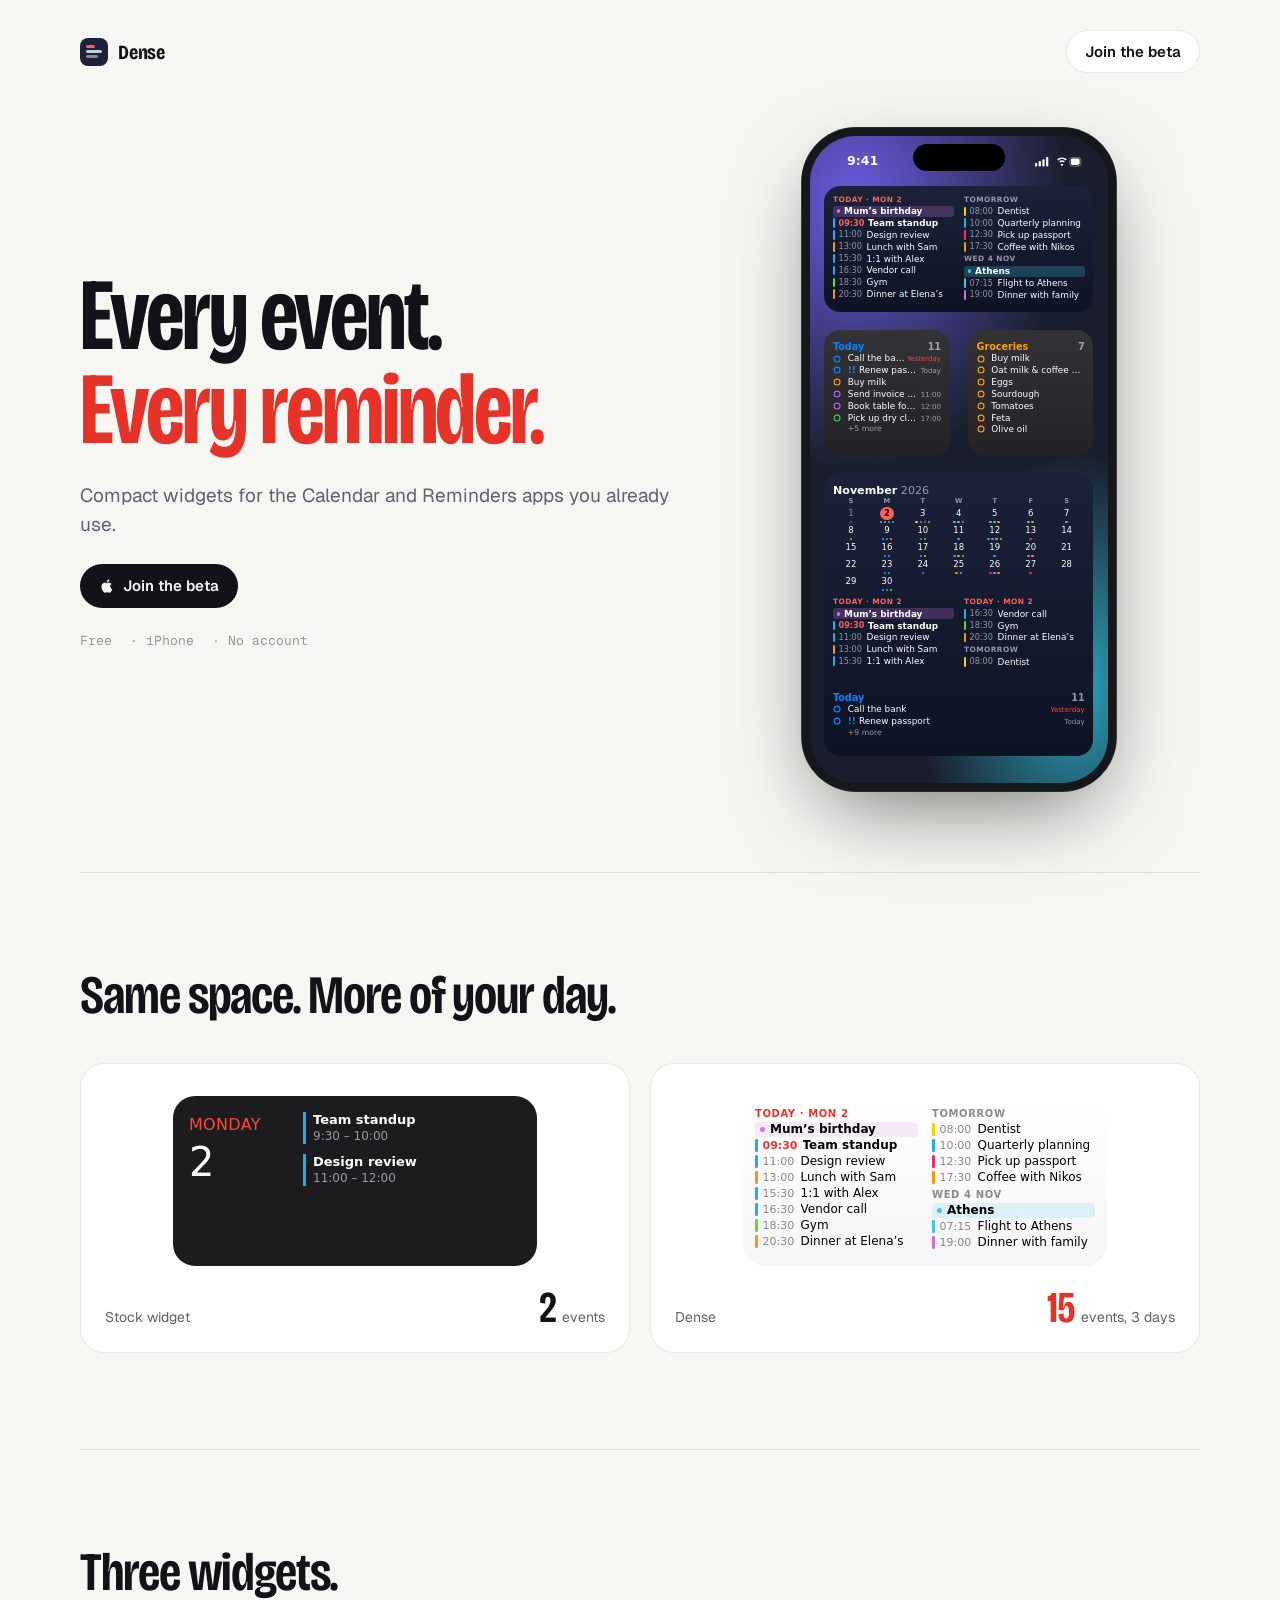
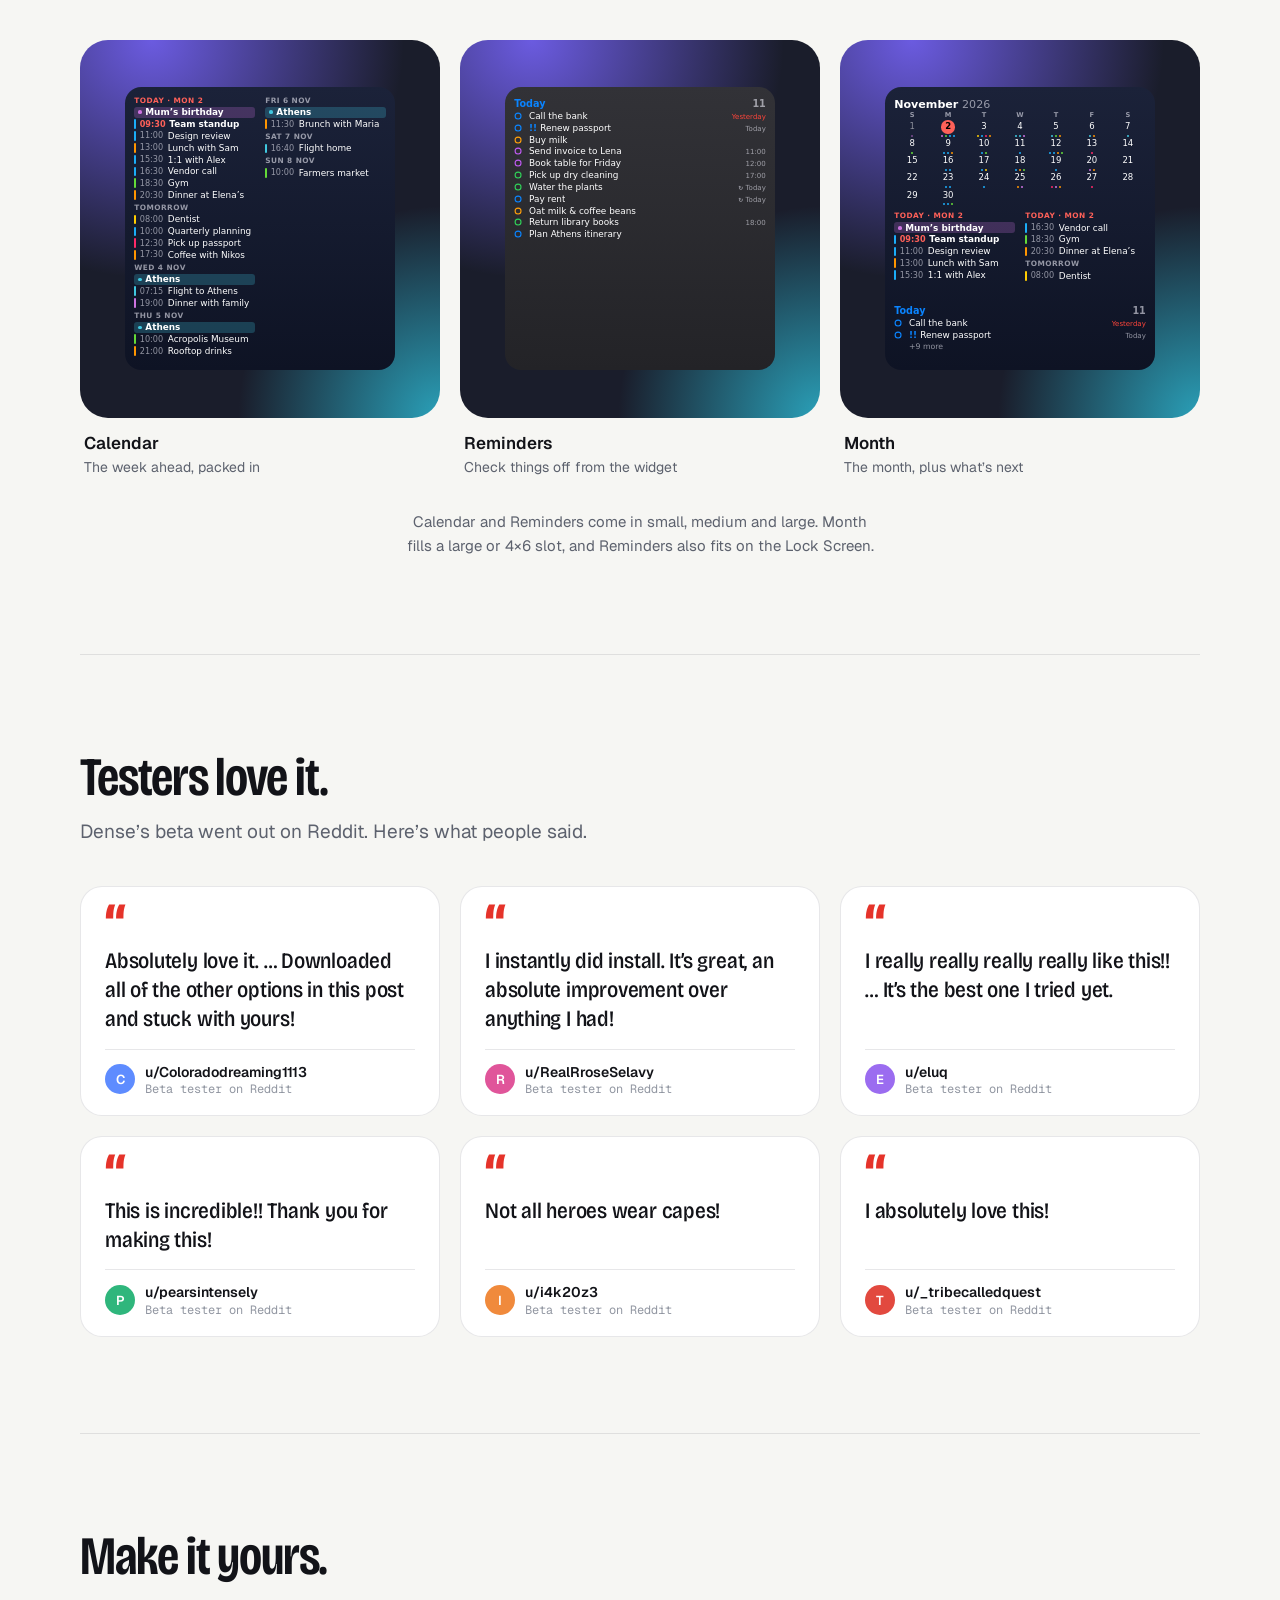
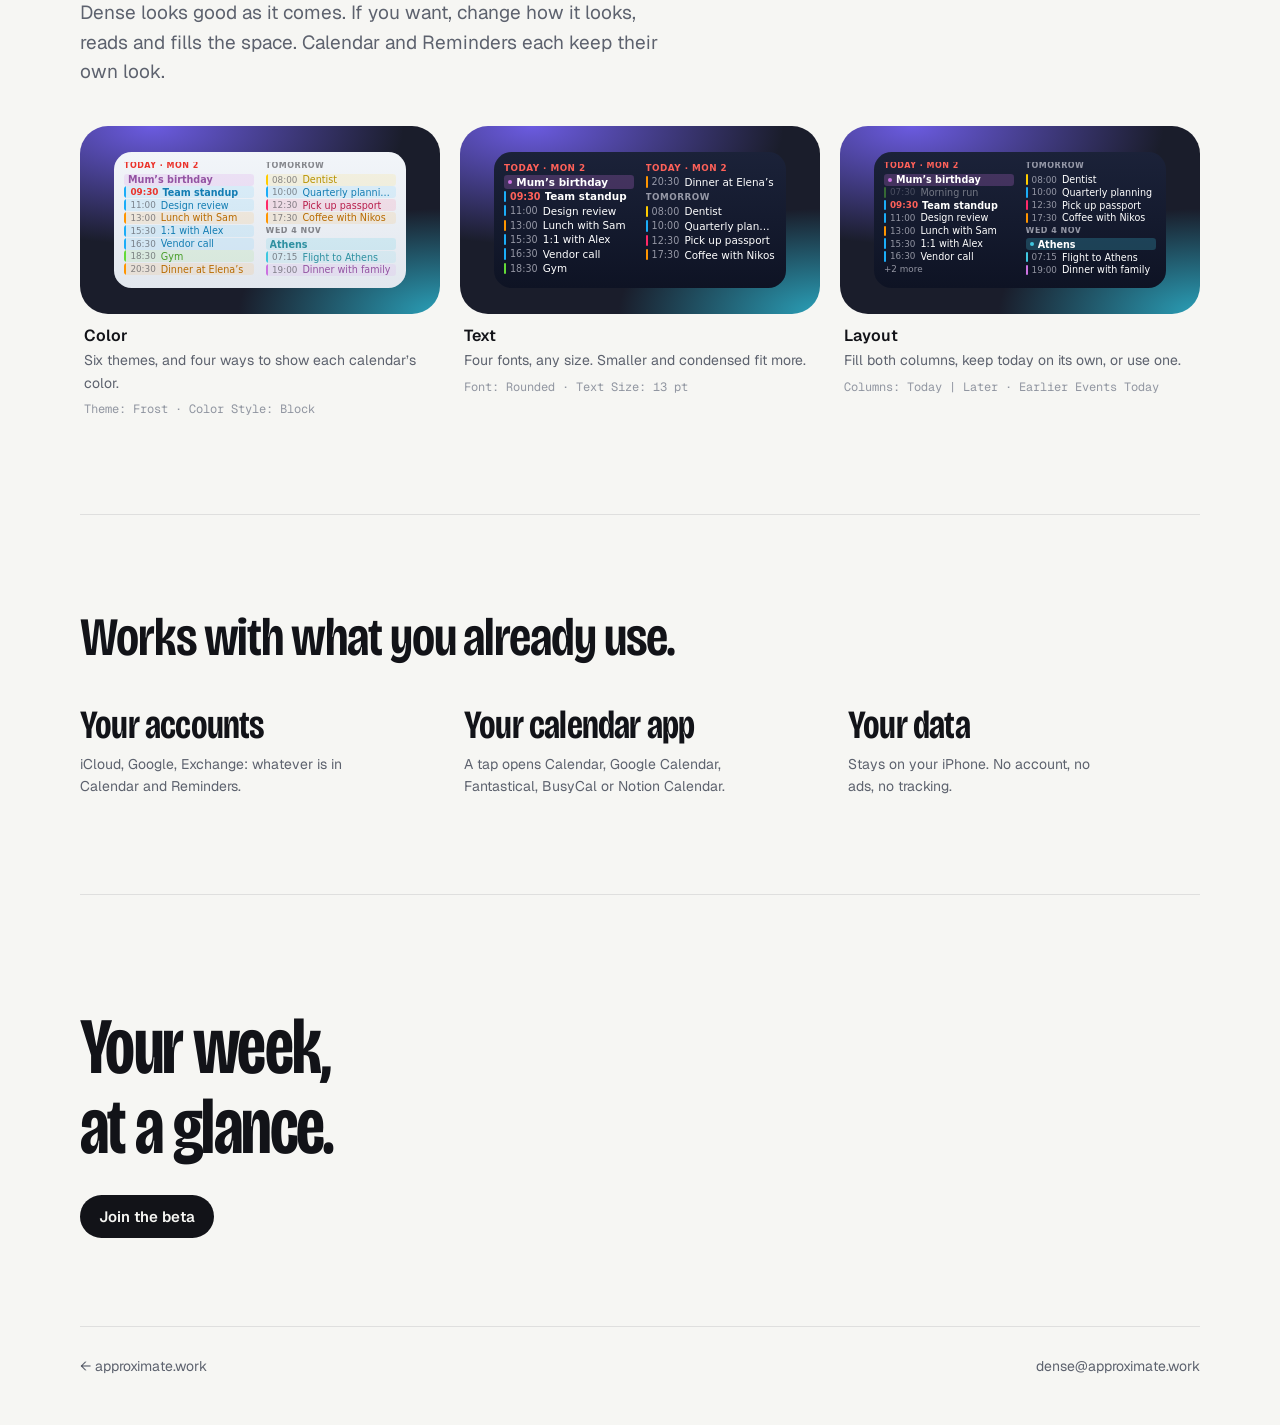
==== dense/index.html @ 3faa28e3 "Add Dense page and link it from the home page Co-Authored-By: Claude Opus 5.5 <noreply@anthropic.com" ====
<!doctype html>
<html lang="en">
<head>
<meta charset="utf-8">
<meta name="viewport" content="width=device-width, initial-scale=1, viewport-fit=cover">
<title>Dense · approximate.work</title>
<meta name="description" content="Compact Home Screen widgets for Apple Calendar and Reminders.">
<link rel="preconnect" href="https://fonts.googleapis.com">
<link rel="preconnect" href="https://fonts.gstatic.com" crossorigin>
<link rel="stylesheet" href="https://fonts.googleapis.com/css2?family=Bricolage+Grotesque:opsz,wdth,wght@12..96,75..100,300..800&family=Geist:wght@400;500;600&family=Geist+Mono:wght@400;500&display=swap">
<link rel="icon" type="image/svg+xml" href="/icons/dense.svg">
</head>
<body>
<style>
/* Layout: one narrow reading column; widgets break out of it at real iOS proportions (1px = 1pt, zoomed). */
:root {
  --bg: #0a0b0f;
  --surface: #12141a;
  --raise: #191c24;
  --line: rgba(214, 222, 255, 0.09);
  --fg: #eceef3;
  --muted: #8d93a1;
  --faint: #5a606d;
  --accent: #ff6159;       /* Dense's own "Today" red, dark variant */
  --accent-ink: #1a0605;
  --wall-a: #2a1f5c; --wall-b: #0d3a4a; --wall-c: #07080c;
  --display: "Bricolage Grotesque", "Avenir Next Condensed", "Arial Narrow", system-ui, sans-serif;
  --body: "Geist", -apple-system, "Segoe UI", system-ui, sans-serif;
  --mono: "Geist Mono", ui-monospace, "SF Mono", Menlo, monospace;
  --w: 1120px;
  color-scheme: dark;
}
@media (prefers-color-scheme: light) {
  :root:not([data-theme="dark"]) {
    --bg: #f6f6f3; --surface: #ffffff; --raise: #eeeeea; --line: rgba(20, 24, 40, 0.1);
    --fg: #121318; --muted: #5d626e; --faint: #9196a1; --accent: #e5332a; --accent-ink: #fff;
    --wall-a: #6b5be0; --wall-b: #2aa0b8; --wall-c: #1a1d2b;
    color-scheme: light;
  }
}
:root[data-theme="light"] {
  --bg: #f6f6f3; --surface: #ffffff; --raise: #eeeeea; --line: rgba(20, 24, 40, 0.1);
  --fg: #121318; --muted: #5d626e; --faint: #9196a1; --accent: #e5332a; --accent-ink: #fff;
  --wall-a: #6b5be0; --wall-b: #2aa0b8; --wall-c: #1a1d2b;
  color-scheme: light;
}

* { box-sizing: border-box; }
body {
  background: var(--bg); color: var(--fg);
  font: 400 16px/1.6 var(--body);
  -webkit-font-smoothing: antialiased;
  padding-left: max(16px, env(safe-area-inset-left, 0px));
  padding-right: max(16px, env(safe-area-inset-right, 0px));
  overflow-x: hidden;
}
a { color: inherit; }
:focus-visible { outline: 2px solid var(--accent); outline-offset: 3px; border-radius: 6px; }
.wrap { max-width: var(--w); margin: 0 auto; }

/* ---------- type ---------- */
h1, h2, h3 { font-family: var(--display); font-weight: 600; text-wrap: balance; margin: 0; letter-spacing: -0.02em; }
h1 { font-size: clamp(44px, 7.4vw, 92px); line-height: 0.92; font-stretch: 78%; font-variation-settings: "wdth" 78, "opsz" 96; }
h2 { font-size: clamp(32px, 4.6vw, 54px); line-height: 1; font-variation-settings: "wdth" 80, "opsz" 72; }
h3 { font-size: 26px; line-height: 1.1; font-variation-settings: "wdth" 85, "opsz" 32; }
p { margin: 0; max-width: 62ch; }
.lede { font-size: 19px; color: var(--muted); line-height: 1.55; }
.eyebrow { font: 500 12px/1 var(--mono); letter-spacing: 0.08em; text-transform: uppercase; color: var(--muted); }
.eyebrow b { color: var(--accent); font-weight: 500; }
.small { font-size: 14px; color: var(--muted); }
.mono { font-family: var(--mono); }

/* ---------- nav ---------- */
nav { display: flex; align-items: center; justify-content: space-between; padding-block: 22px; }
.brand { display: flex; align-items: center; gap: 10px; text-decoration: none; font: 700 20px/1 var(--display); font-variation-settings: "wdth" 80; letter-spacing: -0.01em; }
.mark { width: 28px; height: 28px; border-radius: 8px; background: #1b2239; display: grid; align-content: center; gap: 2.5px; padding: 0 6px; }
.mark i { display: block; height: 2.5px; border-radius: 2px; background: #c9cedb; }
.mark i:first-child { background: #ff6159; width: 55%; }
.mark i:nth-child(3) { width: 75%; opacity: .6; }
.btn { display: inline-flex; align-items: center; gap: 8px; text-decoration: none; font: 600 15px/1 var(--body); padding: 13px 18px; border-radius: 999px; border: 1px solid var(--line); background: var(--surface); color: var(--fg); transition: transform .15s ease, background .15s; }
.btn:hover { background: var(--raise); }
.btn:active { transform: scale(.97); }
.btn.primary { background: var(--fg); color: var(--bg); border-color: transparent; }
.btn.primary:hover { opacity: .9; background: var(--fg); }
.btn svg { width: 16px; height: 16px; }

/* ---------- hero ---------- */
.hero { display: grid; grid-template-columns: minmax(0, 1.1fr) minmax(0, 0.9fr); gap: 48px; align-items: center; padding-block: 40px 96px; }
.hero-copy { display: grid; gap: 28px; min-width: 0; }
.hero h1 em { font-style: normal; color: var(--accent); }
.cta-row { display: flex; flex-wrap: wrap; gap: 12px; align-items: center; }
.meta { display: flex; flex-wrap: wrap; gap: 6px 18px; font: 400 13px/1.4 var(--mono); color: var(--faint); }
.meta span::before { content: "· "; }
.meta span:first-child::before { content: ""; }

.phone-wrap { display: flex; justify-content: center; min-width: 0; }
.phone { --pz: .74; zoom: var(--pz); width: 402px; height: 874px; border-radius: 62px; padding: 0; position: relative; overflow: hidden;
  box-shadow: 0 0 0 11px #16171b, 0 0 0 12px #2c2e35, 0 40px 120px -20px rgba(0,0,0,.6);
  background: radial-gradient(120% 70% at 15% 10%, var(--wall-a), transparent 60%), radial-gradient(90% 60% at 90% 85%, var(--wall-b), transparent 60%), var(--wall-c);
  margin: 12px; }
.phone .status { height: 62px; display: flex; justify-content: space-between; align-items: center; padding: 8px 34px 0 50px; color: #fff; font: 600 17px/1 -apple-system, system-ui, sans-serif; }
.phone .island { position: absolute; top: 11px; left: 50%; translate: -50% 0; width: 124px; height: 36px; border-radius: 20px; background: #000; }
.phone .status svg { height: 13px; fill: #fff; }
.home { display: grid; grid-template-columns: 170px 170px; gap: 24px; padding: 6px 19px; }
.home .span2 { grid-column: span 2; }

/* ---------- sections ---------- */
section { padding-block: 96px; border-top: 1px solid var(--line); }
.sec-head { display: grid; gap: 18px; margin-bottom: 48px; }

/* problem */
.compare { display: grid; grid-template-columns: repeat(2, minmax(0, 1fr)); gap: 20px; }
.compare figure { margin: 0; background: var(--surface); border: 1px solid var(--line); border-radius: 24px; padding: 32px 24px 22px; display: grid; gap: 20px; justify-items: center; min-width: 0; }
.compare figcaption { display: flex; justify-content: space-between; align-items: baseline; width: 100%; gap: 12px; flex-wrap: wrap; }
.count { font: 600 44px/1 var(--display); font-variation-settings: "wdth" 75; letter-spacing: -0.02em; }
.count small { font: 400 14px/1 var(--body); color: var(--muted); margin-left: 6px; letter-spacing: 0; }
.compare .dense .count { color: var(--accent); }
.problem-points { display: grid; grid-template-columns: repeat(3, minmax(0, 1fr)); gap: 32px; margin-top: 56px; }
.problem-points div { display: grid; gap: 8px; align-content: start; min-width: 0; }
.problem-points h4 { margin: 0; font: 600 16px/1.3 var(--body); }
.problem-points p { color: var(--muted); font-size: 15px; }

/* widget showcase */
.feature { display: grid; grid-template-columns: minmax(0, 0.8fr) minmax(0, 1.2fr); gap: 56px; align-items: center; padding-block: 56px; }
.feature + .feature { border-top: 1px dashed var(--line); }
.feature-copy { display: grid; gap: 18px; min-width: 0; }
.feature-copy p { color: var(--muted); }
.taps { list-style: none; margin: 6px 0 0; padding: 0; display: grid; gap: 10px; }
.taps li { display: grid; grid-template-columns: 76px minmax(0,1fr); gap: 14px; font-size: 15px; align-items: baseline; }
.taps .k { font: 500 11px/1.4 var(--mono); text-transform: uppercase; letter-spacing: .07em; color: var(--faint); }
.stage { --z: .78; background: radial-gradient(100% 90% at 20% 0%, var(--wall-a), transparent 70%), radial-gradient(80% 80% at 100% 100%, var(--wall-b), transparent 70%), var(--wall-c); border-radius: 28px; padding: 32px; display: flex; flex-wrap: wrap; gap: 18px; justify-content: center; align-items: flex-start; min-width: 0; }
.stage > * { zoom: var(--z); }
.month-stage { --z: .68; align-items: flex-end; }
.stage .col { display: grid; gap: 22px; }
.lock { width: 172px; height: 76px; color: #fff; padding: 6px 4px; font-family: -apple-system, system-ui, sans-serif; display: grid; align-content: start; gap: 1px; }
.lock .lt { font: 700 13px/1.25 -apple-system, system-ui, sans-serif; display: flex; gap: 4px; align-items: center; }
.lock .li { font: 400 13px/1.3 -apple-system, system-ui, sans-serif; opacity: .85; white-space: nowrap; overflow: hidden; text-overflow: ellipsis; display: flex; gap: 5px; align-items: center; }
.lock .li i { width: 9px; height: 9px; border: 1.3px solid currentColor; border-radius: 50%; flex: none; }
.lock-frame { display: grid; gap: 10px; justify-items: center; padding: 18px 20px; border-radius: 26px; background: rgba(0,0,0,.25); }
.lock-frame .clock { font: 700 64px/1 -apple-system, system-ui, sans-serif; color: rgba(255,255,255,.92); letter-spacing: -0.02em; }
.lock-frame .date { font: 600 16px/1 -apple-system, system-ui, sans-serif; color: rgba(255,255,255,.8); }

/* quotes */
.quotes-head { display: grid; gap: 12px; margin-bottom: 40px; }
.quotes { display: grid; grid-template-columns: repeat(3, minmax(0, 1fr)); gap: 20px; margin: 0; padding: 0; list-style: none; }
.quotes li { margin: 0; }
.quotes figure { margin: 0; height: 100%; background: var(--surface); border: 1px solid var(--line); border-radius: 22px; padding: 22px 24px 20px; display: grid; grid-template-rows: auto 1fr auto; gap: 14px; min-width: 0; }
.quotes .qm { font: 700 56px/0.6 var(--display); color: var(--accent); height: 24px; }
.quotes blockquote { margin: 0; font: 500 clamp(19px, 1.9vw, 22px)/1.32 var(--display); font-variation-settings: "wdth" 88, "opsz" 32; letter-spacing: -0.01em; text-wrap: pretty; }
.quotes figcaption { display: flex; align-items: center; gap: 10px; padding-top: 14px; border-top: 1px solid var(--line); min-width: 0; }
.quotes .av { flex: none; width: 30px; height: 30px; border-radius: 50%; display: grid; place-items: center; font: 600 13px/1 var(--body); color: #fff; background: var(--c); }
.quotes .who { display: grid; gap: 3px; min-width: 0; }
.quotes .who b { font: 600 14px/1.2 var(--body); overflow: hidden; text-overflow: ellipsis; white-space: nowrap; }
.quotes .who span { font: 400 12px/1 var(--mono); color: var(--faint); }
@media (max-width: 900px) { .quotes { grid-template-columns: repeat(2, minmax(0, 1fr)); } }
@media (max-width: 640px) {
  .quotes { display: flex; overflow-x: auto; scroll-snap-type: x mandatory; gap: 12px; margin-inline: -16px; padding: 0 16px 6px; scrollbar-width: none; }
  .quotes::-webkit-scrollbar { display: none; }
  .quotes li { flex: 0 0 82%; scroll-snap-align: center; }
}

/* looks */
.looks-head { display: grid; gap: 14px; margin-bottom: 40px; }
.looks-head .lede { max-width: 46ch; }
.looks { display: grid; grid-template-columns: repeat(3, minmax(0, 1fr)); gap: 20px; }
.looks figure { margin: 0; display: grid; gap: 12px; min-width: 0; }
.looks { align-items: start; }
.looks .stage { --z: .8; padding: 0 12px; align-items: center; height: calc(170px * var(--z) + 52px); }
.looks figcaption { display: grid; gap: 2px; padding-left: 4px; }
.looks figcaption b { font: 600 16px/1.3 var(--body); }
.looks figcaption span { font-size: 14px; color: var(--muted); }
.looks figcaption .set { font: 400 12px/1.5 var(--mono); color: var(--faint); margin-top: 4px; }

/* sources + privacy */
.sources { display: flex; flex-wrap: wrap; gap: 10px; margin-top: 8px; }
.sources span { font: 500 14px/1 var(--body); padding: 10px 14px; border-radius: 999px; border: 1px solid var(--line); background: var(--surface); display: inline-flex; gap: 8px; align-items: center; }
.sources i { width: 8px; height: 8px; border-radius: 50%; background: var(--c); }
.privacy { display: grid; grid-template-columns: minmax(0, 0.9fr) minmax(0, 1.1fr); gap: 56px; align-items: start; }
.facts { display: grid; gap: 0; border-top: 1px solid var(--line); }
.facts div { display: grid; grid-template-columns: 160px minmax(0, 1fr); gap: 20px; padding-block: 20px; border-bottom: 1px solid var(--line); }
.facts dt { font: 600 16px/1.4 var(--body); margin: 0; }
.facts dd { margin: 0; color: var(--muted); font-size: 15px; }

/* faq */
.faq { display: grid; grid-template-columns: repeat(2, minmax(0, 1fr)); gap: 36px 48px; }
.faq div { display: grid; gap: 8px; align-content: start; min-width: 0; }
.faq h4 { margin: 0; font: 600 17px/1.35 var(--body); }
.faq p { color: var(--muted); font-size: 15px; }

/* final */
.final { text-align: left; display: grid; gap: 28px; padding-block: 120px 96px; }
.final h2 { font-size: clamp(40px, 6.4vw, 80px); font-variation-settings: "wdth" 76, "opsz" 96; max-width: 14ch; }
footer { border-top: 1px solid var(--line); padding-block: 28px 40px; display: flex; flex-wrap: wrap; gap: 12px 28px; justify-content: space-between; color: var(--muted); font-size: 14px; }
footer a { text-decoration: none; }
footer a:hover { color: var(--fg); text-decoration: underline; text-underline-offset: 3px; }

/* ---------- widget renderer (mirrors Dense's SwiftUI layout, 1px = 1pt) ---------- */
.wg { position: relative; border-radius: 22px; overflow: hidden; background: linear-gradient(var(--w1), var(--w2)); color: var(--p); font-family: var(--wf); flex: none; }
.wg .col-wrap { position: absolute; inset: 0; display: flex; gap: 14px; padding: var(--vp) 12px; }
.wg .acol { display: flex; flex-direction: column; min-width: 0; flex: 1; }
.wg .hdr { text-transform: uppercase; white-space: nowrap; overflow: hidden; display: flex; align-items: flex-end; }
.wg .row { display: flex; align-items: center; gap: 5px; white-space: nowrap; min-width: 0; }
.wg .row .t { overflow: hidden; text-overflow: ellipsis; min-width: 0; }
.wg .tm { font-variant-numeric: tabular-nums; flex: none; }
.wg .bar { flex: none; border-radius: 1.25px; width: 2.5px; }
.wg .dot { flex: none; border-radius: 50%; }
.wg .allday { border-radius: 4px; padding: 0 5px; display: flex; align-items: center; gap: 5px; }
.wg .rem { position: absolute; inset: 0; padding: var(--vp) 12px; display: flex; flex-direction: column; }
.wg .rh { display: flex; align-items: baseline; gap: 4px; justify-content: space-between; }
.wg .rr { display: flex; align-items: center; min-width: 0; }
.wg .circ { flex: none; border: 0; background: none; padding: 0; display: flex; align-items: center; cursor: pointer; color: inherit; height: 100%; }
.wg .circ svg { display: block; }
.wg .rt { display: flex; align-items: baseline; gap: 3px; min-width: 0; flex: 1; white-space: nowrap; }
.wg .rt .t { overflow: hidden; text-overflow: ellipsis; min-width: 0; }
.wg .rt .due { margin-left: auto; flex: none; font-variant-numeric: tabular-nums; }
.wg .rt .rep { flex: none; margin-left: auto; }
.wg .rt .rep + .due { margin-left: 0; }
.wg .month { position: absolute; inset: 0; display: flex; flex-direction: column; }
.wg .mgrid { padding: 12px 12px 0; }
.wg .mtitle { height: 19px; display: flex; gap: 5px; align-items: flex-start; font-size: 15px; }
.wg .wk, .wg .wr { display: grid; grid-template-columns: repeat(7, minmax(0, 1fr)); }
.wg .wk span { height: 14px; display: grid; place-items: center; font-size: 9px; }
.wg .cell { display: flex; flex-direction: column; align-items: center; justify-content: center; gap: 1px; }
.wg .num { display: grid; place-items: center; border-radius: 50%; font-variant-numeric: tabular-nums; }
.wg .mdots { display: flex; gap: 2px; align-items: center; }
.wg .mdots i { border-radius: 50%; }
.wg .lower { position: relative; flex: 1; }
.wg .lower > div { position: absolute; left: 0; right: 0; }
.stock { position: relative; border-radius: 22px; overflow: hidden; background: #1c1c1e; color: #fff; font-family: -apple-system, system-ui, sans-serif; padding: 16px; display: grid; grid-template-columns: 100px minmax(0, 1fr); gap: 14px; }
.stock .day { font: 600 12px/1 inherit; color: #ff453a; text-transform: uppercase; letter-spacing: .02em; }
.stock .big { font: 300 40px/1.05 -apple-system, system-ui, sans-serif; margin-top: 4px; }
.stock .ev { border-left: 3px solid var(--c); padding-left: 7px; display: grid; gap: 1px; margin-bottom: 10px; }
.stock .ev b { font: 600 13px/1.25 -apple-system, system-ui, sans-serif; }
.stock .ev span { font: 400 12px/1.25 -apple-system, system-ui, sans-serif; color: rgba(235,235,245,.6); }


/* ---------- simplified layout ---------- */
.sec-title { margin-bottom: 40px; }
.hero { padding-block: 32px 80px; }
.hero h1 { font-size: clamp(48px, 8vw, 104px); }
.hero-copy { gap: 24px; }
.gallery { display: grid; grid-template-columns: repeat(3, minmax(0, 1fr)); gap: 20px; }
.gallery figure { margin: 0; display: grid; gap: 14px; min-width: 0; }
.gallery .stage { --z: .74; padding: 28px 12px; aspect-ratio: 1 / 1.05; align-items: center; align-content: center; max-width: 100%; }
.gallery figcaption { display: grid; gap: 2px; padding-left: 4px; }
.gallery figcaption b { font: 600 17px/1.3 var(--body); }
.gallery figcaption span { font-size: 14px; color: var(--muted); }
.sizes-note { margin: 32px auto 0; text-align: center; color: var(--muted); font-size: 15px; max-width: 60ch; text-wrap: balance; }
.trio { display: grid; grid-template-columns: repeat(3, minmax(0, 1fr)); gap: 32px; }
.trio div { display: grid; gap: 8px; align-content: start; min-width: 0; }
.trio .small { max-width: 30ch; }
.big-word { font: 600 clamp(28px, 3.4vw, 40px)/1 var(--display); font-variation-settings: "wdth" 78, "opsz" 72; letter-spacing: -0.02em; }
.final { padding-block: 112px 88px; }
@media (max-width: 1060px) { .gallery .stage { --z: .6; } .looks .stage { --z: .66; } }
@media (max-width: 900px) { .looks { grid-template-columns: repeat(2, minmax(0, 1fr)); } .looks .stage { --z: .74; } }
@media (max-width: 680px) { .looks { grid-template-columns: minmax(0, 1fr); max-width: 420px; margin: 0 auto; } .looks .stage { --z: .86; } }
@media (max-width: 420px) { .looks .stage { --z: .78; } }
@media (max-width: 370px) { .looks .stage { --z: .7; } }
@media (max-width: 900px) {
  .gallery { grid-template-columns: minmax(0, 1fr); max-width: 420px; margin: 0 auto; }
  .gallery .stage { --z: .8; aspect-ratio: auto; }
  .trio { grid-template-columns: minmax(0, 1fr); gap: 28px; }
}
@media (max-width: 640px) { .gallery .stage { --z: .7; } }
@media (max-width: 380px) { .gallery .stage { --z: .62; } }

@media (max-width: 900px) {
  .hero, .feature, .privacy { grid-template-columns: minmax(0, 1fr); }
  .hero { padding-block: 16px 72px; gap: 40px; }
  .feature { gap: 32px; }
  .feature.flip .feature-copy { order: -1; }
  .problem-points, .faq { grid-template-columns: minmax(0, 1fr); gap: 28px; }
}
@media (max-width: 640px) {
  body { font-size: 15px; }
  section { padding-block: 72px; }
  .compare { grid-template-columns: minmax(0, 1fr); }
  .compare figure > .zoomer { zoom: .74; }
  .phone { --pz: .66; }
  .stage { --z: .66; padding: 20px 10px; border-radius: 22px; }
  .month-stage { --z: .62; }
  .facts div { grid-template-columns: minmax(0, 1fr); gap: 4px; }
}
@media (max-width: 380px) { .phone { --pz: .6; } .stage { --z: .6; } .compare figure > .zoomer { zoom: .66; } }
@media (prefers-reduced-motion: reduce) { * { transition: none !important; } }
</style>

<div class="wrap">
  <nav>
    <a class="brand" href="#top" aria-label="Dense"><span class="mark" aria-hidden="true"><i></i><i></i><i></i></span>Dense</a>
    <a class="btn" href="https://testflight.apple.com/join/xfXeEPq4" target="_blank" rel="noopener">Join the beta</a>
  </nav>

  <header class="hero" id="top">
    <div class="hero-copy">
      <h1>Every event.<br><em>Every reminder.</em></h1>
      <p class="lede">Compact widgets for the Calendar and Reminders apps you already use.</p>
      <div class="cta-row">
        <a class="btn primary" href="https://testflight.apple.com/join/xfXeEPq4" target="_blank" rel="noopener">
          <svg viewBox="0 0 16 16" aria-hidden="true"><path fill="currentColor" d="M11.2 8.4c0-1.6 1.3-2.3 1.4-2.4-.8-1.1-1.9-1.3-2.3-1.3-1-.1-1.9.6-2.4.6s-1.3-.6-2.1-.6C4.6 4.7 3.6 5.3 3 6.3c-1.2 2.1-.3 5.1.9 6.8.6.8 1.2 1.7 2.1 1.7.8 0 1.2-.5 2.2-.5s1.3.5 2.2.5c.9 0 1.5-.8 2-1.7.6-.9.9-1.8.9-1.9 0 0-1.9-.7-2.1-2.8zM9.6 3.6c.4-.6.8-1.3.7-2.1-.7 0-1.5.5-2 1-.4.5-.8 1.3-.7 2 .8.1 1.5-.4 2-.9z"/></svg>
          Join the beta</a>
      </div>
      <div class="meta"><span>Free</span><span>iPhone</span><span>No account</span></div>
    </div>
    <div class="phone-wrap">
      <div class="phone" role="img" aria-label="An iPhone Home Screen with four Dense widgets: a medium calendar, small Today and Groceries reminders lists, and a large month view.">
        <div class="island"></div>
        <div class="status"><span>9:41</span><svg viewBox="0 0 64 13" aria-hidden="true"><rect x="0" y="8" width="3" height="5" rx="1"/><rect x="5" y="5.5" width="3" height="7.5" rx="1"/><rect x="10" y="3" width="3" height="10" rx="1"/><rect x="15" y="0" width="3" height="13" rx="1"/><path d="M30 3.2a10 10 0 0 1 13 0l-1.3 1.4a8 8 0 0 0-10.4 0zM32.6 6a6 6 0 0 1 7.8 0L39 7.4a4 4 0 0 0-5 0zM36.5 12.5 34.6 10a2.6 2.6 0 0 1 3.8 0z"/><rect x="47" y=".5" width="15" height="12" rx="3.5" fill="none" stroke="#fff" opacity=".5"/><rect x="48.6" y="2.1" width="11.8" height="8.8" rx="2"/></svg></div>
        <div class="home">
          <div class="span2" data-w="calendar" data-size="medium" data-theme-w="midnight"></div>
          <div data-w="reminders" data-size="small" data-theme-w="graphite"></div>
          <div data-w="reminders" data-size="small" data-theme-w="graphite" data-list="groceries"></div>
          <div class="span2" data-w="month" data-size="large" data-theme-w="midnight"></div>
        </div>
      </div>
    </div>
  </header>

  <section id="problem">
    <h2 class="sec-title">Same space. More of your day.</h2>
    <div class="compare">
      <figure>
        <div class="zoomer"><div class="stock" style="width:364px;height:170px" aria-hidden="true">
          <div><div class="day">Monday</div><div class="big">2</div></div>
          <div>
            <div class="ev" style="--c:#1badf8"><b>Team standup</b><span>9:30 – 10:00</span></div>
            <div class="ev" style="--c:#1badf8"><b>Design review</b><span>11:00 – 12:00</span></div>
          </div>
        </div></div>
        <figcaption><span class="small">Stock widget</span><span class="count">2<small>events</small></span></figcaption>
      </figure>
      <figure class="dense">
        <div class="zoomer"><div data-w="calendar" data-size="medium" data-theme-w="auto"></div></div>
        <figcaption><span class="small">Dense</span><span class="count" id="denseCount">–<small id="denseDays">events</small></span></figcaption>
      </figure>
    </div>
  </section>

  <section id="widgets">
    <h2 class="sec-title">Three widgets.</h2>
    <div class="gallery">
      <figure><div class="stage"><div data-w="calendar" data-size="large" data-theme-w="midnight"></div></div><figcaption><b>Calendar</b><span>The week ahead, packed in</span></figcaption></figure>
      <figure><div class="stage"><div data-w="reminders" data-size="large" data-theme-w="graphite"></div></div><figcaption><b>Reminders</b><span>Check things off from the widget</span></figcaption></figure>
      <figure><div class="stage"><div data-w="month" data-size="large" data-theme-w="midnight"></div></div><figcaption><b>Month</b><span>The month, plus what’s next</span></figcaption></figure>
    </div>
    <p class="sizes-note">Calendar and Reminders come in small, medium and large. Month fills a large or 4×6 slot, and Reminders also fits on the Lock Screen.</p>
  </section>

  <section id="quotes">
    <div class="quotes-head">
      <h2>Testers love it.</h2>
      <p class="lede">Dense’s beta went out on Reddit. Here’s what people said.</p>
    </div>
    <ul class="quotes">
      <li><figure><span class="qm" aria-hidden="true">“</span><blockquote>Absolutely love it. … Downloaded all of the other options in this post and stuck with yours!</blockquote><figcaption><span class="av" style="--c:#5e8cff" aria-hidden="true">C</span><span class="who"><b>u/Coloradodreaming1113</b><span>Beta tester on Reddit</span></span></figcaption></figure></li>
      <li><figure><span class="qm" aria-hidden="true">“</span><blockquote>I instantly did install. It’s great, an absolute improvement over anything I had!</blockquote><figcaption><span class="av" style="--c:#e0559a" aria-hidden="true">R</span><span class="who"><b>u/RealRroseSelavy</b><span>Beta tester on Reddit</span></span></figcaption></figure></li>
      <li><figure><span class="qm" aria-hidden="true">“</span><blockquote>I really really really really like this!! … It’s the best one I tried yet.</blockquote><figcaption><span class="av" style="--c:#9b6cf0" aria-hidden="true">E</span><span class="who"><b>u/eluq</b><span>Beta tester on Reddit</span></span></figcaption></figure></li>
      <li><figure><span class="qm" aria-hidden="true">“</span><blockquote>This is incredible!! Thank you for making this!</blockquote><figcaption><span class="av" style="--c:#2fb67c" aria-hidden="true">P</span><span class="who"><b>u/pearsintensely</b><span>Beta tester on Reddit</span></span></figcaption></figure></li>
      <li><figure><span class="qm" aria-hidden="true">“</span><blockquote>Not all heroes wear capes!</blockquote><figcaption><span class="av" style="--c:#f08a3c" aria-hidden="true">I</span><span class="who"><b>u/i4k20z3</b><span>Beta tester on Reddit</span></span></figcaption></figure></li>
      <li><figure><span class="qm" aria-hidden="true">“</span><blockquote>I absolutely love this!</blockquote><figcaption><span class="av" style="--c:#e2493f" aria-hidden="true">T</span><span class="who"><b>u/_tribecalledquest</b><span>Beta tester on Reddit</span></span></figcaption></figure></li>
    </ul>
  </section>

  <section id="looks">
    <div class="looks-head">
      <h2>Make it yours.</h2>
      <p class="lede">Dense looks good as it comes. If you want, change how it looks, reads and fills the space. Calendar and Reminders each keep their own look.</p>
    </div>
    <div class="looks">
      <figure><div class="stage"><div data-w="calendar" data-size="medium" data-theme-w="frost" data-marker="block"></div></div><figcaption><b>Color</b><span>Six themes, and four ways to show each calendar’s color.</span><span class="set">Theme: Frost · Color Style: Block</span></figcaption></figure>
      <figure><div class="stage"><div data-w="calendar" data-size="medium" data-theme-w="midnight" data-font="rounded" data-size-pt="13"></div></div><figcaption><b>Text</b><span>Four fonts, any size. Smaller and condensed fit more.</span><span class="set">Font: Rounded · Text Size: 13 pt</span></figcaption></figure>
      <figure><div class="stage"><div data-w="calendar" data-size="medium" data-theme-w="midnight" data-columns="todayLater" data-earlier="1"></div></div><figcaption><b>Layout</b><span>Fill both columns, keep today on its own, or use one.</span><span class="set">Columns: Today | Later · Earlier Events Today</span></figcaption></figure>
    </div>
  </section>

  <section id="trust">
    <h2 class="sec-title">Works with what you already use.</h2>
    <div class="trio">
      <div><span class="big-word">Your accounts</span><span class="small">iCloud, Google, Exchange: whatever is in Calendar and Reminders.</span></div>
      <div><span class="big-word">Your calendar app</span><span class="small">A tap opens Calendar, Google Calendar, Fantastical, BusyCal or Notion Calendar.</span></div>
      <div><span class="big-word">Your data</span><span class="small">Stays on your iPhone. No account, no ads, no tracking.</span></div>
    </div>
  </section>

  <section class="final">
    <h2>Your week, at a glance.</h2>
    <div class="cta-row">
      <a class="btn primary" href="https://testflight.apple.com/join/xfXeEPq4" target="_blank" rel="noopener">Join the beta</a>
    </div>
  </section>

  <footer>
    <a href="https://approximate.work/">← approximate.work</a>
    <a href="mailto:dense@approximate.work">dense@approximate.work</a>
  </footer>
</div>

<script>
(() => {
  // ---------- mock data: Monday 2 November 2026, 9:41 ----------
  const NOW = 9 * 60 + 41;
  const DAY0 = new Date(2026, 10, 2);
  const C = { blue: "#1badf8", purple: "#cc73e1", orange: "#ff9500", green: "#63da38", yellow: "#ffcc00", red: "#ff2968", teal: "#40c8e0", brown: "#a2845e" };
  const t = s => { const [h, m] = s.split(":").map(Number); return h * 60 + m; };
  const E = (d, s, e, title, color, o = {}) => ({ d, s: t(s), e: t(e), title, color: C[color], ...o });
  const A = (d, d2, title, color) => ({ d, d2, allDay: true, title, color: C[color] });
  const EVENTS = [
    A(0, 0, "Mum’s birthday", "purple"),
    E(0, "07:30", "08:15", "Morning run", "green"),
    E(0, "09:30", "10:00", "Team standup", "blue"),
    E(0, "11:00", "12:00", "Design review", "blue"),
    E(0, "13:00", "14:00", "Lunch with Sam", "orange"),
    E(0, "15:30", "16:00", "1:1 with Alex", "blue"),
    E(0, "16:30", "17:00", "Vendor call", "blue"),
    E(0, "18:30", "19:30", "Gym", "green"),
    E(0, "20:30", "22:30", "Dinner at Elena’s", "orange"),
    E(1, "08:00", "09:00", "Dentist", "yellow"),
    E(1, "10:00", "11:30", "Quarterly planning", "blue"),
    E(1, "12:30", "13:00", "Pick up passport", "red"),
    E(1, "17:30", "18:30", "Coffee with Nikos", "orange"),
    A(2, 4, "Athens", "teal"),
    E(2, "07:15", "10:40", "Flight to Athens", "teal"),
    E(2, "19:00", "21:30", "Dinner with family", "purple"),
    E(3, "10:00", "12:00", "Acropolis Museum", "green"),
    E(3, "21:00", "23:00", "Rooftop drinks", "orange"),
    E(4, "11:30", "13:00", "Brunch with Maria", "orange"),
    E(5, "16:40", "19:55", "Flight home", "teal"),
    E(6, "10:00", "11:00", "Farmers market", "green"),
  ];
  // Dots for the rest of the month (day of November → calendar colors).
  const MONTH_EXTRA = {
    1: ["purple"], 9: ["blue", "blue", "orange"], 10: ["blue", "green"], 11: ["blue"], 12: ["blue", "blue", "orange", "green"],
    13: ["red"], 16: ["blue", "blue"], 17: ["blue", "yellow"], 18: ["blue", "orange", "green"], 19: ["blue"], 20: ["purple", "orange"],
    23: ["blue", "blue"], 24: ["blue"], 25: ["orange", "purple"], 26: ["red", "purple", "orange"], 27: ["red"], 30: ["blue", "blue", "green"],
    // past days
    // (shown dimmed)
  };
  const L = { personal: "#0a84ff", groceries: "#ff9f0a", home: "#30d158", work: "#bf5af2" };
  const REMINDERS = [
    { title: "Call the bank", list: "personal", due: "Yesterday", overdue: true },
    { title: "Renew passport", list: "personal", due: "Today", marks: "!!" },
    { title: "Buy milk", list: "groceries" },
    { title: "Send invoice to Lena", list: "work", due: "11:00" },
    { title: "Book table for Friday", list: "work", due: "12:00" },
    { title: "Pick up dry cleaning", list: "home", due: "17:00" },
    { title: "Water the plants", list: "home", due: "Today", repeat: true },
    { title: "Pay rent", list: "personal", due: "Today", repeat: true },
    { title: "Oat milk & coffee beans", list: "groceries" },
    { title: "Return library books", list: "home", due: "18:00" },
    { title: "Plan Athens itinerary", list: "personal" },
  ].map((r, i) => ({ ...r, id: i, done: false }));
  const GROCERIES = ["Buy milk", "Oat milk & coffee beans", "Eggs", "Sourdough", "Tomatoes", "Feta", "Olive oil"]
    .map((title, i) => ({ title, list: "groceries", id: 100 + i, done: false }));

  // ---------- themes and type, from SharedSettings.swift ----------
  const THEMES = {
    auto: { name: "Auto", dark: ["#1c1c1f", "#131315"], light: ["#ffffff", "#f5f5f7"] },
    paper: { name: "Paper", dark: ["#23211d", "#191815"], light: ["#fcfaf5", "#f2ede3"] },
    frost: { name: "Frost", scheme: "light", light: ["#f2f5f9", "#e2e7ee"] },
    graphite: { name: "Graphite", scheme: "dark", dark: ["#323237", "#232327"] },
    midnight: { name: "Midnight", scheme: "dark", dark: ["#1b2239", "#0e1324"] },
    black: { name: "Black", scheme: "dark", dark: ["#000000", "#000000"] },
  };
  const ACCENTS = { red: ["#eb332b", "#ff6159"], orange: ["#ed7300", "#ff9e40"], blue: ["#006bf2", "#66a6ff"], purple: ["#8040d9", "#bf8cff"], mono: null };
  const FONTS = {
    system: '-apple-system, "SF Pro Text", system-ui, "Segoe UI", sans-serif',
    rounded: 'ui-rounded, "SF Pro Rounded", "Nunito", -apple-system, system-ui, sans-serif',
    serif: 'ui-serif, "New York", "Iowan Old Style", Georgia, serif',
    mono: 'ui-monospace, "SF Mono", Menlo, "Geist Mono", monospace',
  };
  const WEIGHT = { light: [300, 500], regular: [400, 600], medium: [500, 600], semibold: [600, 700] };
  const SIZES = { small: [170, 170], medium: [364, 170], large: [364, 382], xl: [364, 592] };

  const pageDark = () => {
    const a = document.documentElement.getAttribute("data-theme");
    if (a) return a === "dark";
    return !matchMedia("(prefers-color-scheme: light)").matches;
  };

  function styleFor(o) {
    const th = THEMES[o.theme];
    const dark = th.scheme ? th.scheme === "dark" : pageDark();
    const [w1, w2] = dark ? th.dark : th.light;
    const acc = ACCENTS[o.accent];
    return {
      ...o, dark, w1, w2,
      p: dark ? "#ffffff" : "#000000",
      s: dark ? "rgba(235,235,245,.6)" : "rgba(60,60,67,.6)",
      ter: dark ? "rgba(235,235,245,.3)" : "rgba(60,60,67,.3)",
      bgSys: dark ? "#000" : "#fff",
      red: dark ? "#ff453a" : "#ff3b30",
      accentC: acc ? acc[dark ? 1 : 0] : (dark ? "#ffffff" : "#000000"),
      w: WEIGHT[o.weight][0], we: WEIGHT[o.weight][1],
      family: FONTS[o.font],
    };
  }

  const el = (tag, css, text) => { const n = document.createElement(tag); if (css) n.style.cssText = css; if (text != null) n.textContent = text; return n; };
  const fontCss = (st, size, weight) => `font-family:${st.family};font-size:${size}px;font-weight:${weight};${st.condensed ? "font-stretch:condensed;letter-spacing:-0.025em;" : ""}`;
  const tintC = (st, c, by) => st.dark ? c : `color-mix(in srgb, ${c}, #000 ${by}%)`;
  // Tint and Block color titles; on a dark block, lighten them off their own color.
  const titleC = (st, c) => st.marker === "text" ? tintC(st, c, 28)
    : st.marker === "block" ? (st.dark ? `color-mix(in srgb, ${c}, #fff 35%)` : tintC(st, c, 28)) : st.p;
  const hhmm = m => `${String(Math.floor(m / 60)).padStart(2, "0")}:${String(m % 60).padStart(2, "0")}`;
  const measure = (() => { const cv = document.createElement("canvas").getContext("2d"); return (txt, st, size) => { cv.font = `${st.w} ${size}px ${st.family}`; return Math.ceil(cv.measureText(txt).width * (st.condensed ? 0.9 : 1)) + 1; }; })();

  function frame(st, size) {
    const [w, h] = SIZES[size];
    const n = el("div", `width:${w}px;height:${h}px;--w1:${st.w1};--w2:${st.w2};--p:${st.p};--wf:${st.family}`);
    n.className = "wg";
    return { n, w, h };
  }

  // ---------- Dense Calendar (AgendaView.swift) ----------
  function dayTitle(off) {
    const d = new Date(DAY0); d.setDate(d.getDate() + off);
    const wd = d.toLocaleDateString("en-GB", { weekday: "short" });
    if (off === 0) return `Today · ${wd} ${d.getDate()}`;
    if (off === 1) return "Tomorrow";
    return `${wd} ${d.getDate()} ${d.toLocaleDateString("en-GB", { month: "short" })}`;
  }
  function agendaRows(from, daysAhead, earlier) {
    const rows = [];
    for (let off = from; off < daysAhead; off++) {
      const allDay = EVENTS.filter(e => e.allDay && e.d <= off && e.d2 >= off);
      const timed = EVENTS.filter(e => !e.allDay && e.d === off && (off > 0 || e.e > NOW || earlier));
      if (!allDay.length && !timed.length) continue;
      rows.push({ type: "header", title: dayTitle(off), today: off === 0, day: off });
      allDay.forEach(e => rows.push({ type: "event", e, day: off }));
      timed.forEach(e => rows.push({ type: "event", e, day: off, past: off === 0 && e.e <= NOW }));
    }
    return rows;
  }
  function agendaMetrics(st) {
    const f = st.fontSize, ls = st.lineSpacing;
    const headerFs = Math.max(7, f - 2);
    return { f, ls, timeFs: Math.max(7, f - 1), headerFs, eventH: Math.ceil(f * 1.25 + ls), headerGap: Math.max(3, ls + 2), headerH: Math.ceil(headerFs * 1.3) + 1 };
  }
  const rowH = (M, r, first) => r.type === "header" ? M.headerH + (first ? 0 : M.headerGap) : M.eventH;
  function layoutAgenda(rows, M, available, columns) {
    const h = (r, first) => rowH(M, r, first);
    const result = []; let i = 0, lastHeader = null;
    for (let c = 0; c < columns; c++) {
      const col = []; let used = 0;
      if (i < rows.length && rows[i].type !== "header" && lastHeader) { col.push(lastHeader); used += h(lastHeader, true); }
      while (i < rows.length) {
        const r = rows[i], rh = h(r, col.length === 0);
        if (used + rh > available + 0.5) break;
        col.push(r); used += rh; if (r.type === "header") lastHeader = r; i++;
      }
      while (col.length && col[col.length - 1].type === "header") { col.pop(); i--; }
      result.push(col);
    }
    return { columns: result, overflowed: i < rows.length, shown: result.flat().filter(r => r.type === "event").length };
  }
  function agendaInto(host, st, w, h, vp, from = 0) {
    const M = agendaMetrics(st);
    const rows = agendaRows(from, 7, st.earlier);
    const available = h - vp * 2;
    let L;
    if (w >= 260 && st.columns === "todayLater") {
      // Today on the left, ending with "+N more"; the days after on the right.
      const today = rows.filter(r => r.day === 0);
      const left = layoutAgenda(today, M, available, 1).columns[0];
      const total = today.filter(r => r.type === "event").length;
      if (left.filter(r => r.type === "event").length < total) {
        const used = () => left.reduce((a, r, i) => a + rowH(M, r, i === 0), 0);
        while (left.length > 1 && used() + M.eventH > available + 0.5) left.pop();
        left.push({ type: "more", n: total - left.filter(r => r.type === "event").length });
      }
      const right = layoutAgenda(rows.filter(r => r.day > 0), M, available, 1).columns[0];
      L = { columns: [left, right], shown: [...left, ...right].filter(r => r.type === "event").length };
    } else {
      const L1 = layoutAgenda(rows, M, available, 1);
      L = w >= 260 && st.columns !== "one" && L1.overflowed ? layoutAgenda(rows, M, available, 2) : L1;
    }
    const wrap = el("div", `--vp:${vp}px`); wrap.className = "col-wrap";
    const timeW = measure("00:00", st, M.timeFs);
    L.columns.forEach(col => {
      const c = el("div"); c.className = "acol";
      col.forEach((r, idx) => {
        if (r.type === "header") {
          const n = el("div", `${fontCss(st, M.headerFs, st.we)}height:${M.headerH}px;margin-top:${idx === 0 ? 0 : M.headerGap}px;letter-spacing:${st.font === "mono" ? 0 : 0.6}px;color:${r.today ? st.accentC : st.s}`, r.title);
          n.className = "hdr"; c.append(n); return;
        }
        if (r.type === "more") {
          c.append(el("div", `${fontCss(st, M.timeFs, st.w)}height:${M.eventH}px;display:flex;align-items:center;color:${st.s}`, `+${r.n} more`)); return;
        }
        const e = r.e;
        const row = el("div", `height:${M.eventH}px;opacity:${(e.declined ? .45 : 1) * (r.past ? .4 : 1)};`); row.className = "row";
        const blockH = Math.max(M.f * 1.25, M.eventH - Math.max(1, M.ls * 0.6));
        if (e.allDay) {
          const band = el("div", `height:${blockH}px;background:color-mix(in srgb, ${e.color} ${st.dark ? 24 : 15}%, transparent);flex:1;min-width:0`);
          band.className = "allday";
          const sz = Math.max(4, M.f * 0.42);
          if (st.marker === "bar" || st.marker === "dot") { const d = el("i", `width:${sz}px;height:${sz}px;background:${e.color}`); d.className = "dot"; band.append(d); }
          const tt = el("span", `${fontCss(st, M.f, st.we)}color:${titleC(st, e.color)}`, e.title); tt.className = "t";
          band.append(tt); row.append(band);
        } else {
          const ongoing = e.d === 0 && e.s <= NOW && e.e > NOW;
          if (st.marker === "bar") { const b = el("i", `height:${Math.round(M.f * 1.05)}px;background:${e.color}`); b.className = "bar"; row.append(b); }
          if (st.marker === "dot") { const sz = Math.max(4, M.f * 0.42); const d = el("i", `width:${sz}px;height:${sz}px;background:${e.color}`); d.className = "dot"; row.append(d); }
          const tm = el("span", `${fontCss(st, M.timeFs, ongoing ? st.we : st.w)}min-width:${timeW}px;color:${ongoing ? st.accentC : st.s}`, hhmm(e.s)); tm.className = "tm";
          const tt = el("span", `${fontCss(st, M.f, ongoing ? st.we : st.w)}color:${titleC(st, e.color)};${e.declined ? "text-decoration:line-through;" : ""}`, e.title); tt.className = "t";
          if (st.marker === "block") {
            // A soft block of the calendar's color with a full-height bar on its left edge.
            const blk = el("div", `display:flex;align-items:center;gap:5px;flex:1;min-width:0;height:${blockH}px;padding-right:5px;border-radius:4px;overflow:hidden;background:color-mix(in srgb, ${e.color} ${st.dark ? 16 : 10}%, transparent)`);
            blk.append(el("i", `flex:none;align-self:stretch;width:3px;border-radius:4px 0 0 4px;background:${e.color}`), tm, tt);
            row.append(blk);
          } else row.append(tm, tt);
        }
        c.append(row);
      });
      wrap.append(c);
    });
    host.append(wrap);
    return L.shown;
  }
  function renderCalendar(st, size, from) {
    const { n, w, h } = frame(st, size);
    n.setAttribute("role", "img");
    n.dataset.shown = agendaInto(n, st, w, h, 12, from);
    n.setAttribute("aria-label", `Dense Calendar widget, ${size}, showing ${n.dataset.shown} events`);
    return n;
  }

  // ---------- Dense Reminders (RemindersView.swift) ----------
  function circleSvg(size, color, done, light) {
    const sw = light ? 1.1 : 1.5, r = size / 2 - sw;
    return done
      ? `<svg width="${size}" height="${size}" viewBox="0 0 ${size} ${size}" aria-hidden="true"><circle cx="${size / 2}" cy="${size / 2}" r="${size / 2 - 0.5}" fill="${color}"/><path d="M${size * .3} ${size * .52} L${size * .44} ${size * .66} L${size * .71} ${size * .37}" fill="none" stroke="#fff" stroke-width="${size * .1}" stroke-linecap="round" stroke-linejoin="round"/></svg>`
      : `<svg width="${size}" height="${size}" viewBox="0 0 ${size} ${size}" aria-hidden="true"><circle cx="${size / 2}" cy="${size / 2}" r="${r}" fill="none" stroke="${color}" stroke-width="${sw}"/></svg>`;
  }
  function remindersInto(host, st, w, h, vp, list) {
    const items = list ? GROCERIES : REMINDERS;
    const f = st.fontSize, ls = st.lineSpacing;
    const rowH = Math.ceil(f * 1.25 + ls), headerFs = f + 1, headerH = headerFs + 6;
    const maxRows = Math.max(0, Math.floor((h - vp * 2 - headerH) / rowH));
    const box = el("div", `--vp:${vp}px`); box.className = "rem";
    const open = items.filter(r => !r.done).length;
    const hd = el("div", `height:${headerH}px`); hd.className = "rh";
    hd.append(el("span", `${fontCss(st, headerFs, 700)}color:${tintC(st, L[list || "personal"], 20)}`, list ? "Groceries" : "Today"));
    hd.append(el("span", `${fontCss(st, headerFs, st.we)}color:${st.s};font-variant-numeric:tabular-nums`, String(open)));
    box.append(hd);
    const overflow = items.length > maxRows;
    const shown = overflow ? Math.max(0, maxRows - 1) : maxRows;
    items.slice(0, shown).forEach(r => {
      const color = L[r.list];
      const row = el("div", `height:${rowH}px`); row.className = "rr";
      const b = el("button", `width:${f + 8}px`); b.className = "circ"; b.type = "button";
      b.setAttribute("aria-label", r.done ? `Mark ${r.title} as not completed` : `Complete ${r.title}`);
      b.innerHTML = circleSvg(f - 1, color, r.done, st.weight === "light");
      b.addEventListener("click", ev => { ev.stopPropagation(); r.done = !r.done; renderAll(); });
      const tx = el("div"); tx.className = "rt";
      const title = el("span", `${fontCss(st, f, st.w)}color:${r.done ? st.s : (r.overdue && !r.due ? st.red : st.p)}`); title.className = "t";
      if (r.marks) title.append(el("b", `font-weight:700;color:${r.done ? st.s : tintC(st, color, 20)}`, r.marks + " "));
      title.append(r.title);
      tx.append(title);
      if (r.repeat) { const rp = el("span", `font-size:${Math.max(6, f - 4)}px;color:${st.s};font-weight:700`, "↻"); rp.className = "rep"; tx.append(rp); }
      if (r.due) { const d = el("span", `${fontCss(st, Math.max(7, f - 2.5), st.w)}color:${r.overdue && !r.done ? st.red : st.s}`, r.due); d.className = "due"; tx.append(d); }
      row.append(b, tx); box.append(row);
    });
    if (overflow && maxRows > 0) box.append(el("div", `${fontCss(st, Math.max(7, f - 1.5), st.w)}color:${st.s};padding-left:${f + 8}px;height:${rowH}px;display:flex;align-items:center`, `+${items.length - shown} more`));
    host.append(box);
  }
  function renderReminders(st, size, list) {
    const { n, w, h } = frame(st, size);
    n.setAttribute("aria-label", `Dense Reminders widget, ${size}, ${list ? "Groceries" : "Today"} list`);
    n.setAttribute("role", "group");
    remindersInto(n, st, w, h, 12, list);
    return n;
  }

  // ---------- Dense Month (MonthView.swift) ----------
  function renderMonth(st, size) {
    const { n, w, h } = frame(st, size);
    n.setAttribute("role", "img");
    n.setAttribute("aria-label", "Dense Month widget: November 2026 with event dots, upcoming events and Today reminders");
    const first = new Date(2026, 10, 1), dayCount = 30, lead = first.getDay(); // Sunday-first locale
    const weeks = Math.ceil((lead + dayCount) / 7);
    const ch = Math.min(44, Math.max(23, (h * 0.4 - (12 + 19 + 14)) / weeks));
    const sc = Math.min(ch / 23, 1.3);
    const m = el("div"); m.className = "month";
    const g = el("div"); g.className = "mgrid";
    const ti = el("div"); ti.className = "mtitle";
    ti.append(el("span", fontCss(st, 15, st.we), "November"), el("span", `${fontCss(st, 15, st.w)}color:${st.s}`, "2026"));
    const wk = el("div"); wk.className = "wk";
    ["S", "M", "T", "W", "T", "F", "S"].forEach(s => wk.append(el("span", `${fontCss(st, 9, st.we)}color:${st.s}`, s)));
    g.append(ti, wk);
    for (let wkI = 0; wkI < weeks; wkI++) {
      const wr = el("div"); wr.className = "wr";
      for (let c = 0; c < 7; c++) {
        const day = wkI * 7 + c - lead + 1;
        const cell = el("div", `height:${ch}px`); cell.className = "cell";
        if (day >= 1 && day <= dayCount) {
          const off = day - 2, isToday = off === 0, past = off < 0;
          let colors = off >= 0 && off <= 6 ? EVENTS.filter(e => e.allDay ? (e.d <= off && e.d2 >= off) : e.d === off).map(e => e.color) : (MONTH_EXTRA[day] || []).map(k => C[k]);
          colors = colors.slice(0, 4);
          const num = el("span", `${fontCss(st, 11.5 * sc, isToday ? st.we : st.w)}width:${18 * sc}px;height:${18 * sc}px;color:${isToday ? st.bgSys : st.p};${past ? "opacity:.5;" : ""}${isToday ? `background:${st.accentC};` : ""}`, String(day));
          num.className = "num";
          const dots = el("div", `height:${4 * sc}px`); dots.className = "mdots";
          colors.forEach(c2 => dots.append(el("i", `width:${3.5 * sc}px;height:${3.5 * sc}px;background:${c2};${past ? "opacity:.55" : ""}`)));
          cell.append(num, dots);
        }
        wr.append(cell);
      }
      g.append(wr);
    }
    m.append(g);
    const lower = el("div"); lower.className = "lower";
    m.append(lower); n.append(m);
    const lowerH = h - (12 + 19 + 14 + weeks * ch);
    const aH = lowerH * 0.56, rH = lowerH * 0.44;
    const a = el("div", `top:0;height:${aH}px`), r = el("div", `top:${aH}px;height:${rH}px`);
    lower.append(a, r);
    agendaInto(a, st, w, aH, 8);
    remindersInto(r, st, w, rH, 8);
    return n;
  }

  // ---------- mount ----------
  const base = { theme: "midnight", font: "system", weight: "regular", condensed: false, fontSize: 12, lineSpacing: 1, accent: "red", marker: "bar", columns: "fill", earlier: false };

  function build(kind, size, opts, list) {
    const st = styleFor(opts);
    if (kind === "reminders") return renderReminders(st, size, list);
    if (kind === "month") return renderMonth(st, size);
    return renderCalendar(st, size, 0);
  }
  function renderStatic() {
    document.querySelectorAll("[data-w]").forEach(slot => {
      const d = slot.dataset;
      const opts = { ...base, theme: d.themeW || base.theme, marker: d.marker || base.marker, accent: d.accent || base.accent,
        font: d.font || base.font, weight: d.weight || base.weight, condensed: d.condensed === "1", columns: d.columns || base.columns,
        earlier: d.earlier === "1", fontSize: Number(d.sizePt || base.fontSize), lineSpacing: Number(d.spacing ?? base.lineSpacing) };
      const n = build(d.w, d.size, opts, d.list);
      slot.replaceChildren(n);
    });
    const dense = document.querySelector("#problem [data-w] .wg");
    if (dense) {
      document.getElementById("denseCount").firstChild.textContent = dense.dataset.shown;
      document.getElementById("denseDays").textContent = `events, ${new Set([...dense.querySelectorAll(".hdr")].map(h => h.textContent)).size} days`;
    }
  }
  function renderAll() { renderStatic(); }


  const rethemes = () => renderAll();
  matchMedia("(prefers-color-scheme: light)").addEventListener("change", rethemes);
  new MutationObserver(rethemes).observe(document.documentElement, { attributes: true, attributeFilter: ["data-theme"] });
  renderAll();
  if (document.fonts) document.fonts.ready.then(renderAll);
})();
</script>

</body>
</html>
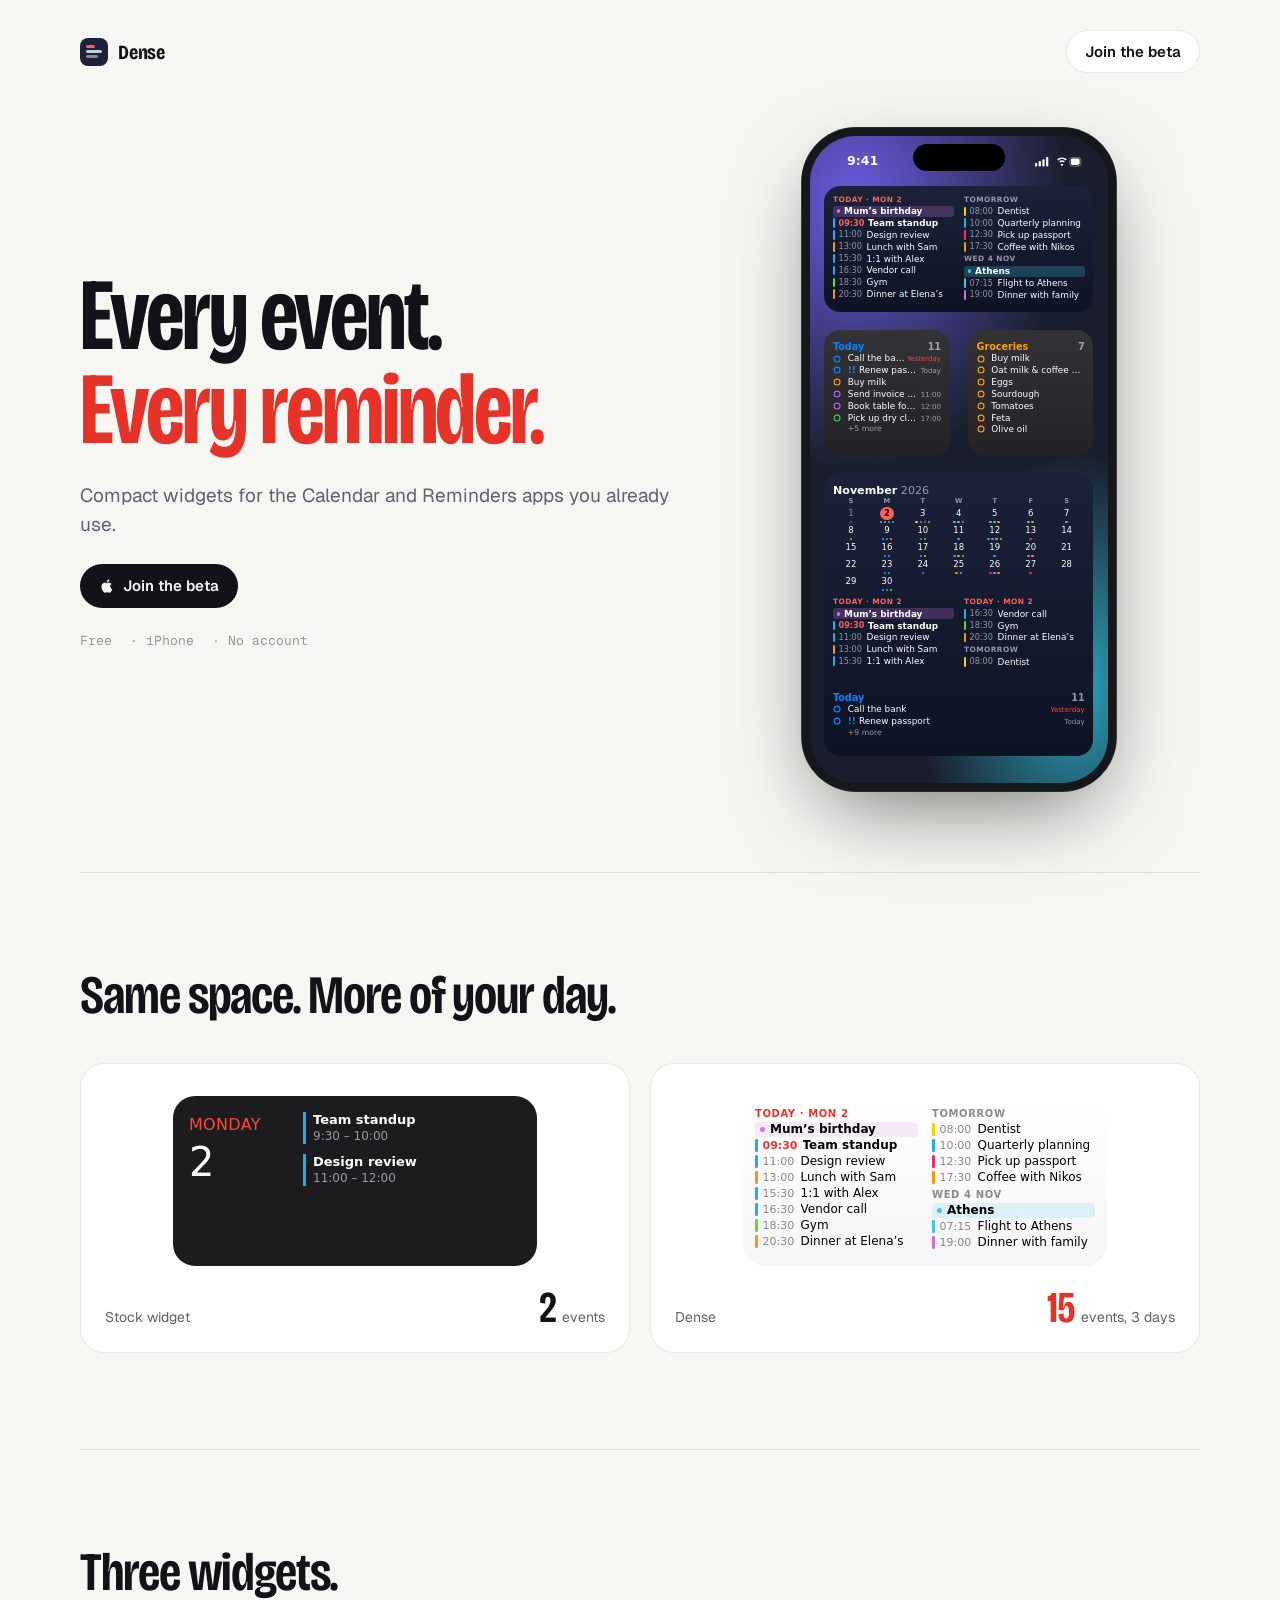
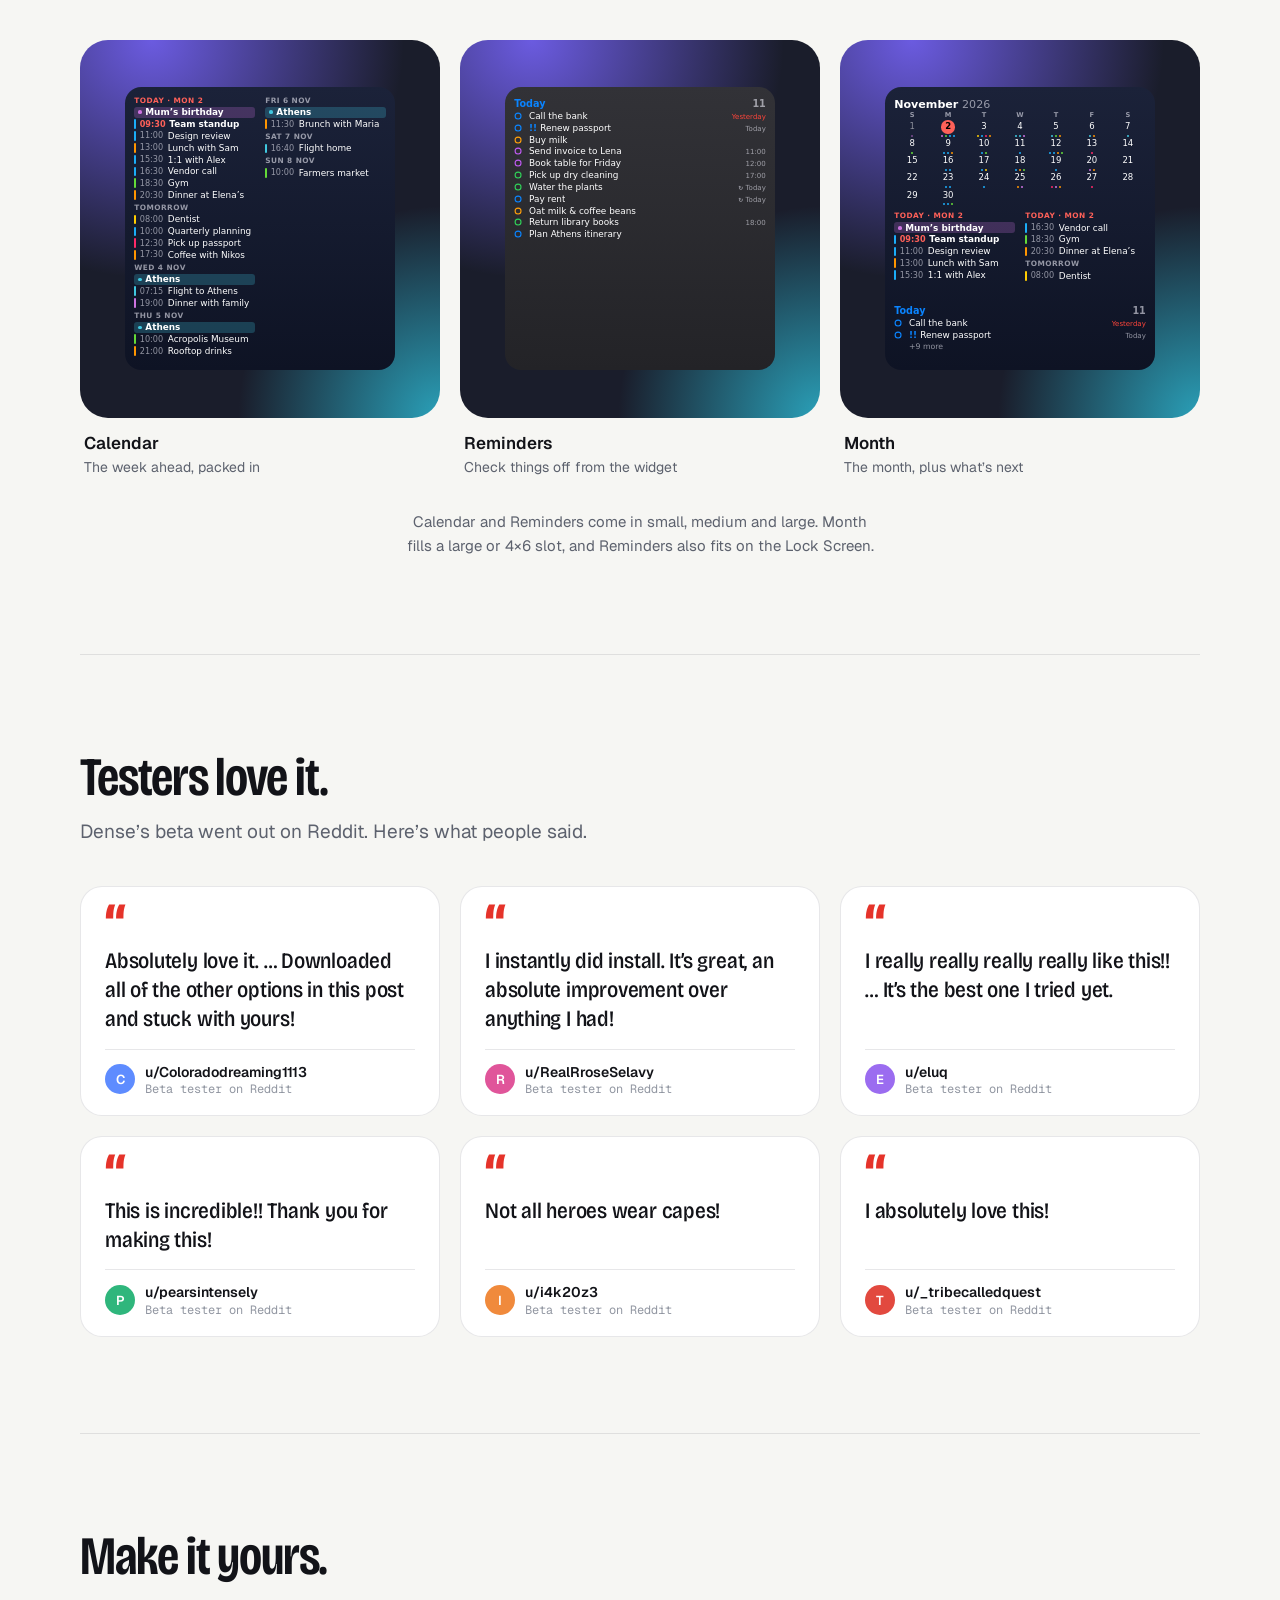
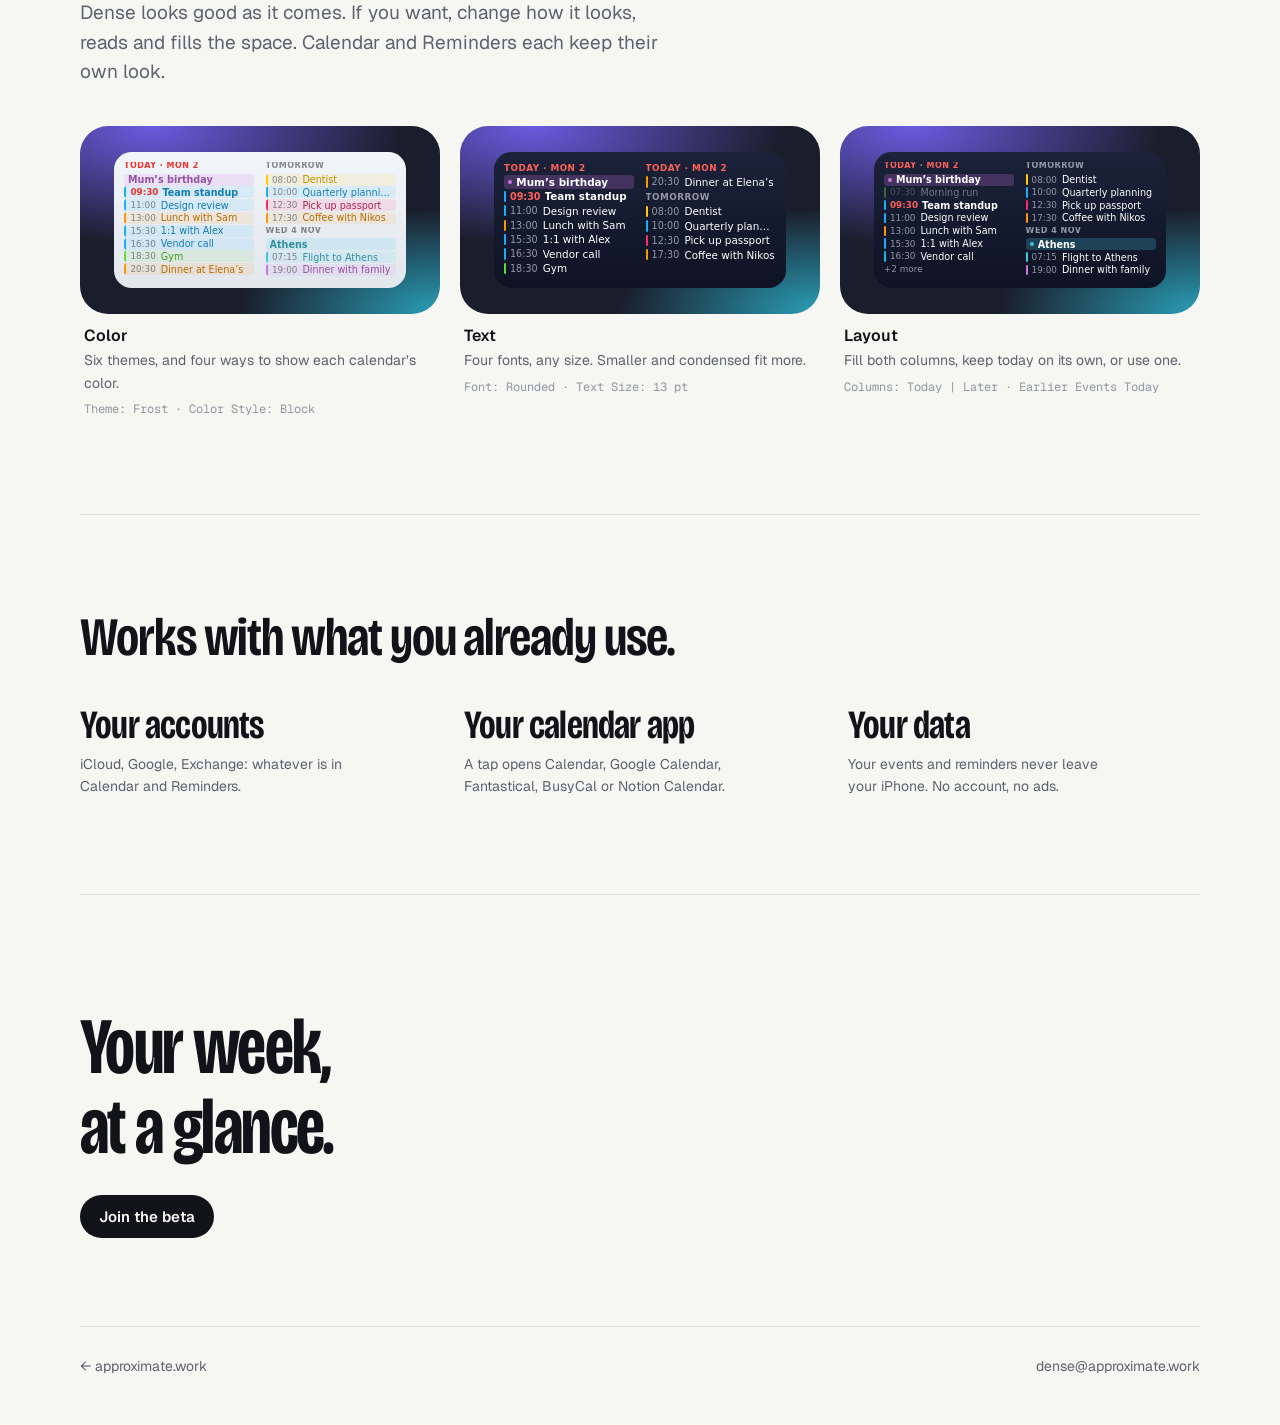
==== commit b062319b: "Dense: soften the privacy line Co-Authored-By: Claude Opus 5.5 <noreply@anthropic.com>" ====
--- a/dense/index.html
+++ b/dense/index.html
@@ -378,7 +378,7 @@
     <div class="trio">
       <div><span class="big-word">Your accounts</span><span class="small">iCloud, Google, Exchange: whatever is in Calendar and Reminders.</span></div>
       <div><span class="big-word">Your calendar app</span><span class="small">A tap opens Calendar, Google Calendar, Fantastical, BusyCal or Notion Calendar.</span></div>
-      <div><span class="big-word">Your data</span><span class="small">Stays on your iPhone. No account, no ads, no tracking.</span></div>
+      <div><span class="big-word">Your data</span><span class="small">Your events and reminders never leave your iPhone. No account, no ads.</span></div>
     </div>
   </section>
 
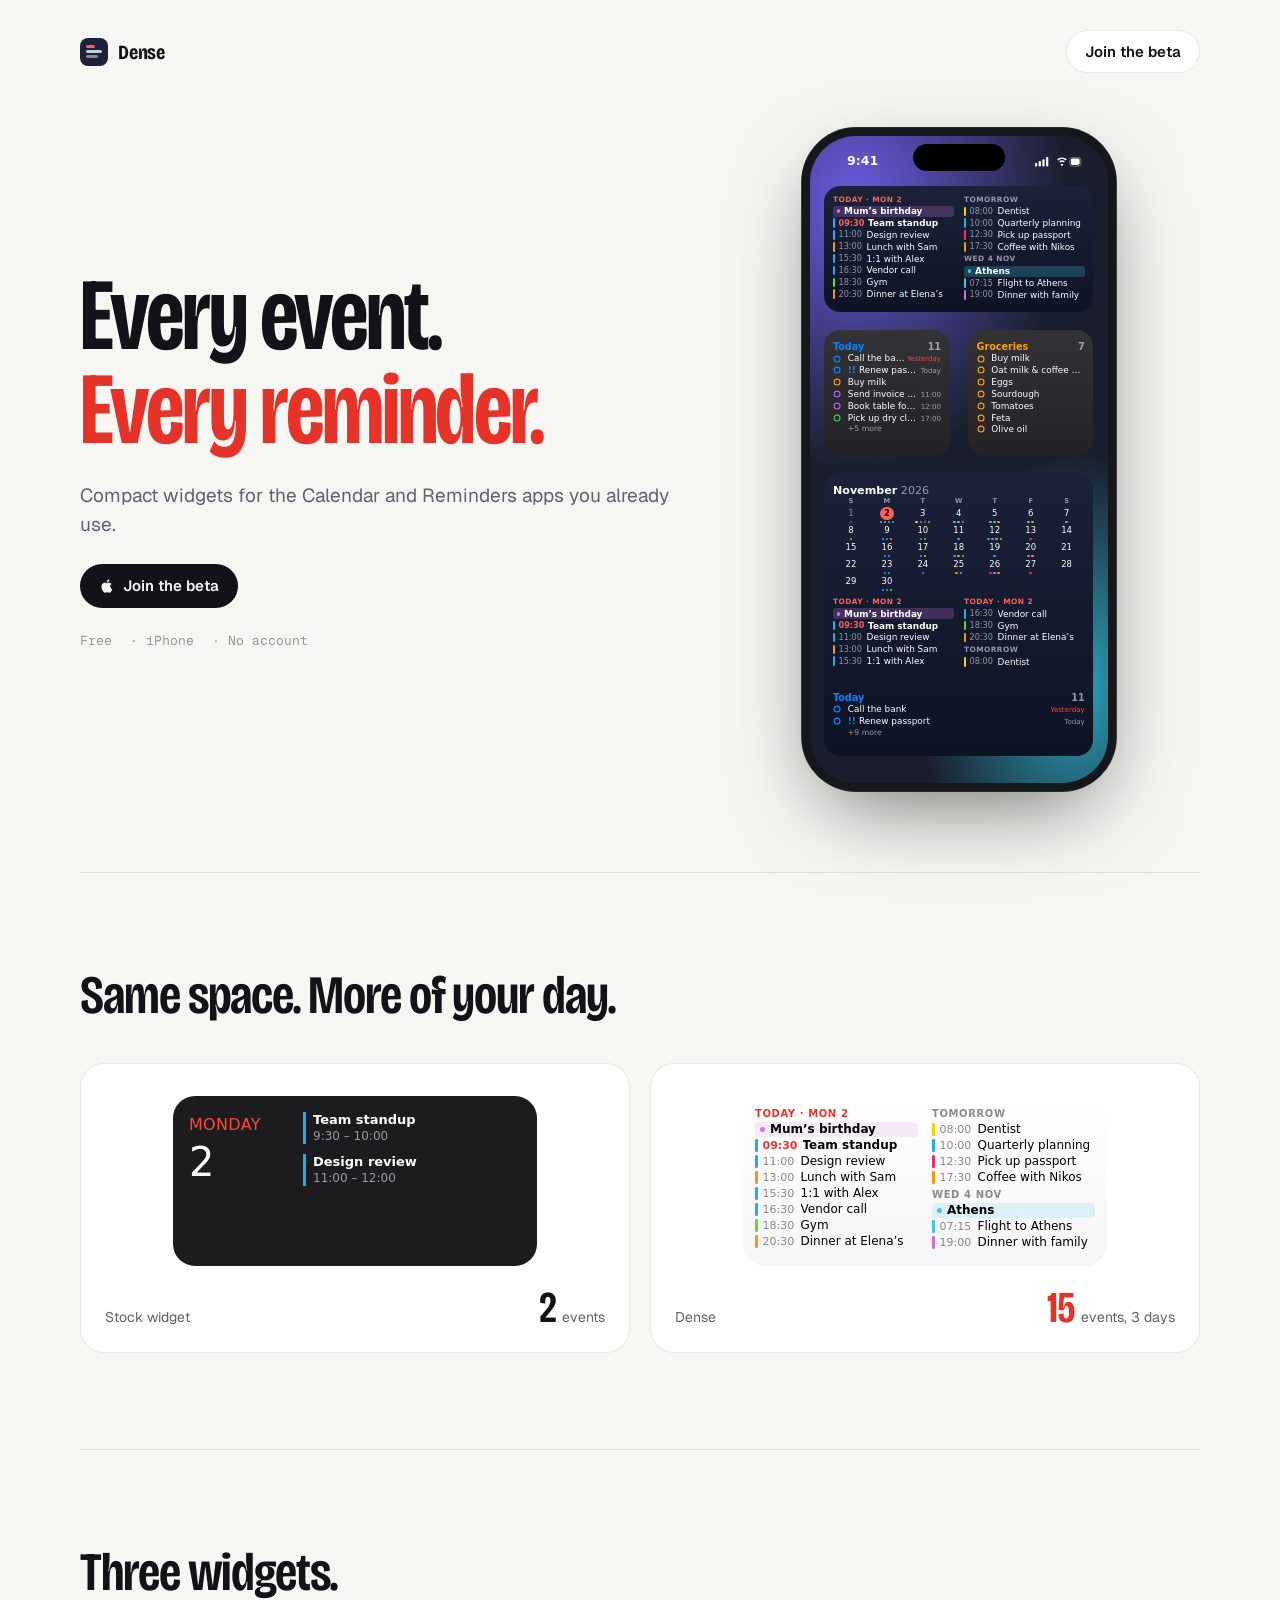
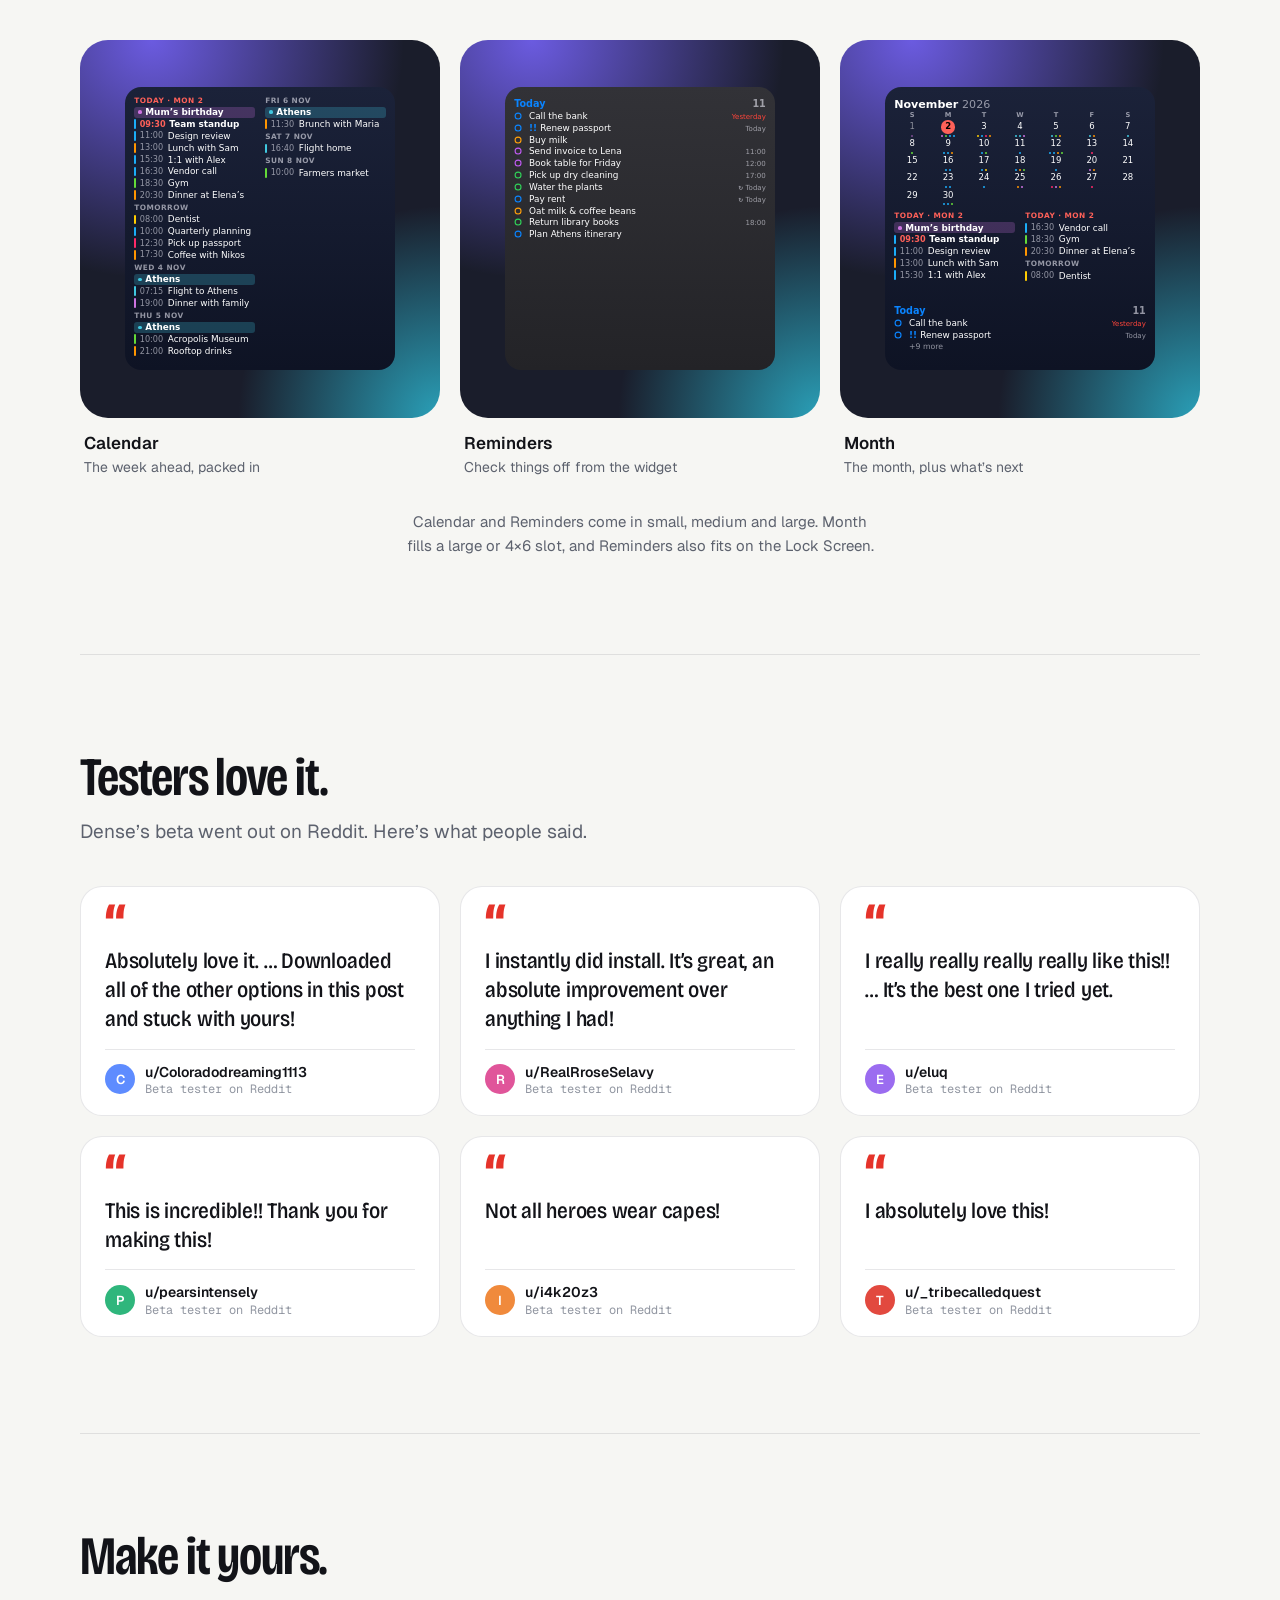
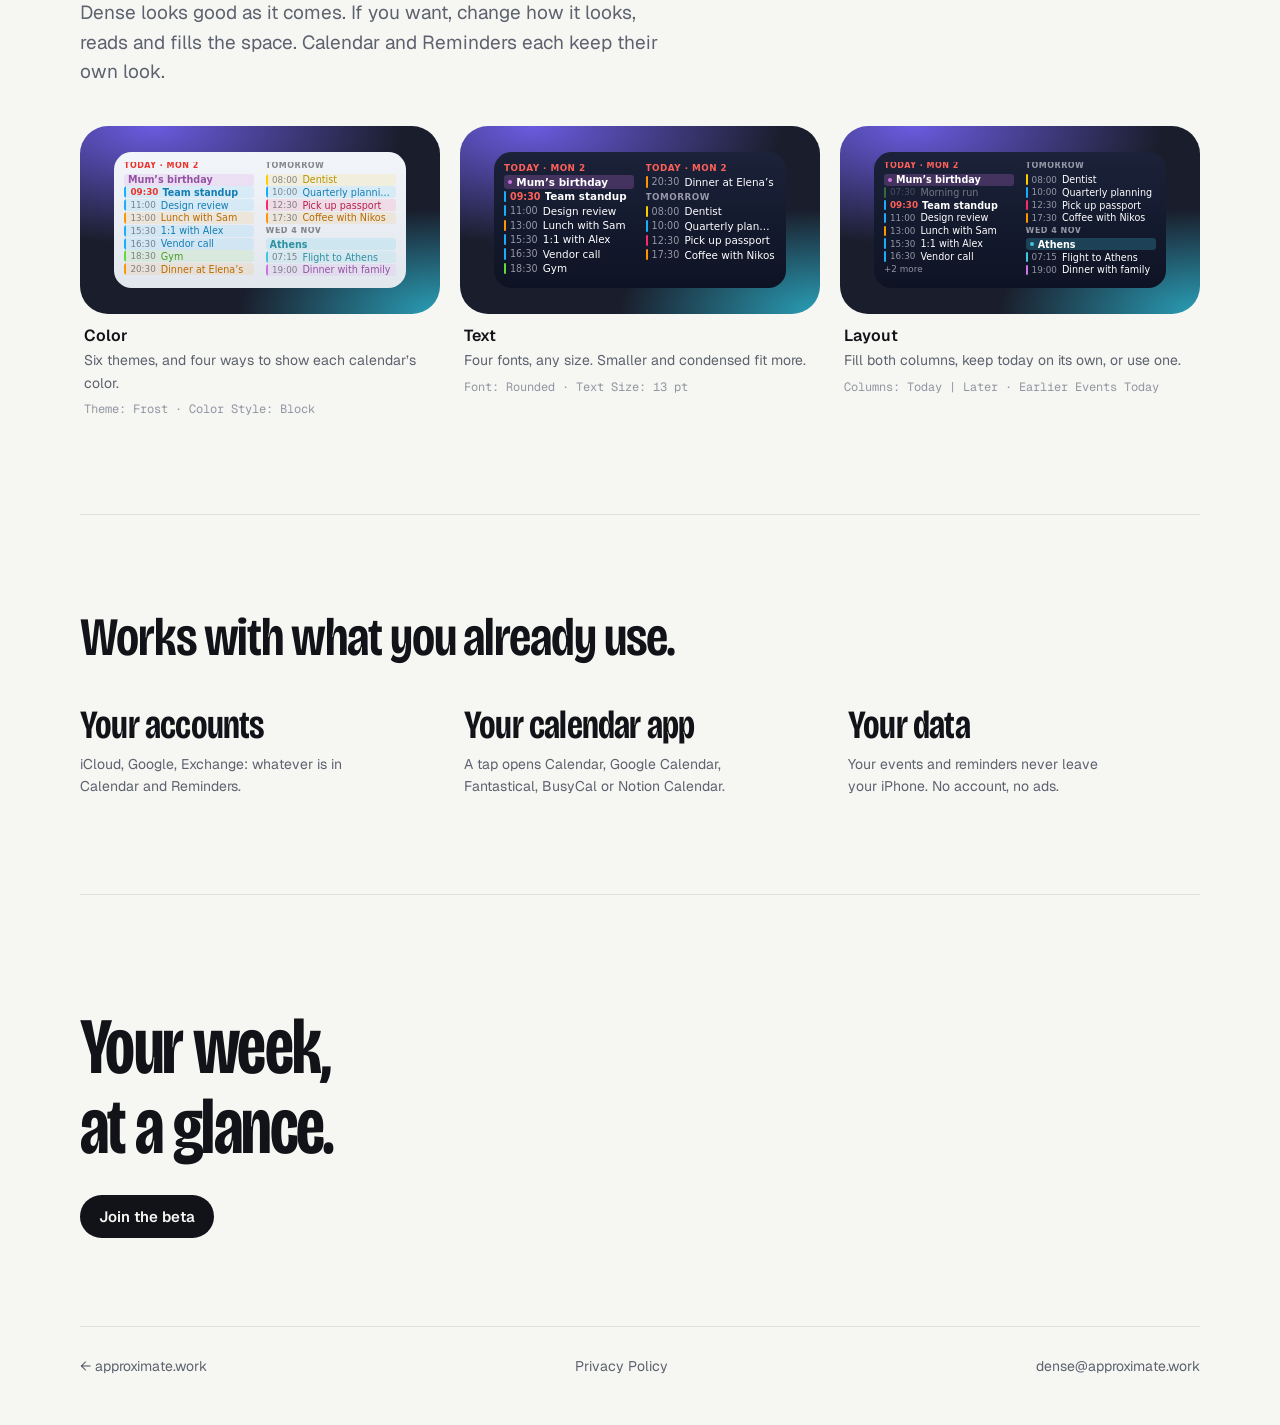
==== commit 62ab4aa4: "Dense: add a privacy policy and link it from the footer Co-Authored-By: Claude Opus 5.5 <noreply@ant" ====
--- a/dense/index.html
+++ b/dense/index.html
@@ -391,6 +391,7 @@
 
   <footer>
     <a href="https://approximate.work/">← approximate.work</a>
+    <a href="/dense/privacy/">Privacy Policy</a>
     <a href="mailto:dense@approximate.work">dense@approximate.work</a>
   </footer>
 </div>
